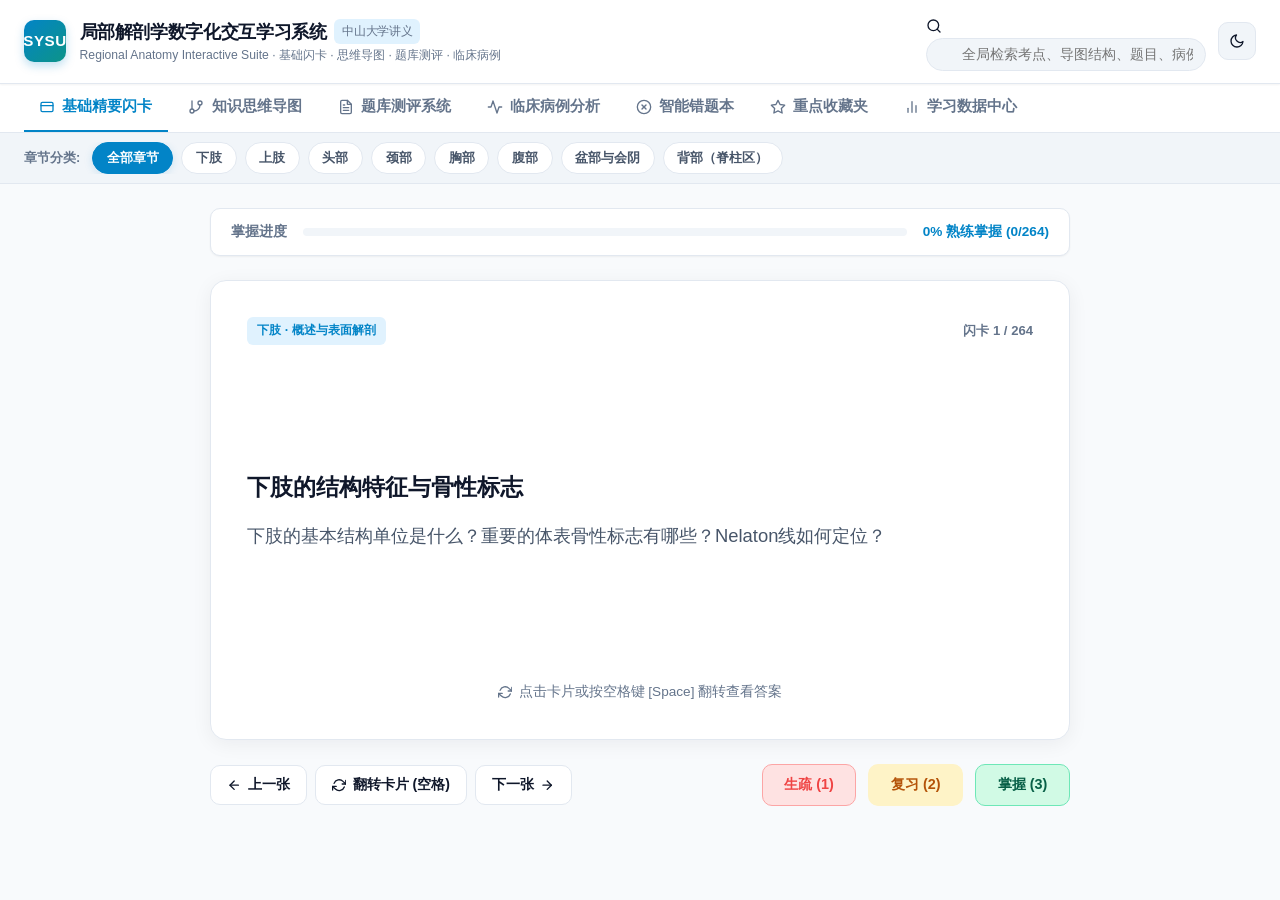
==== android/app/src/main/assets/index.html @ 953920ea "Feat: Complete Regional Anatomy App with 264 cards and APK workflow" ====
<!DOCTYPE html>
<html lang="zh-CN">
<head>
  <meta charset="UTF-8">
  <meta name="viewport" content="width=device-width, initial-scale=1.0, maximum-scale=1.0, user-scalable=no, viewport-fit=cover">
  <title>中山大学《局部解剖学》数字化交互学习系统</title>
  <meta name="theme-color" content="#2563eb">
  <meta name="apple-mobile-web-app-capable" content="yes">
  <meta name="apple-mobile-web-app-status-bar-style" content="black-translucent">
  <meta name="apple-mobile-web-app-title" content="局部解剖学">
  <link rel="manifest" href="manifest.json">
  <link rel="icon" type="image/png" sizes="192x192" href="icons/icon-192.png">
  <link rel="apple-touch-icon" href="icons/icon-192.png">
  <link rel="stylesheet" href="css/style.css">
</head>
<body>

  <!-- Topbar Header -->
  <header class="app-header">
    <div class="header-inner">
      <div class="logo-area">
        <div class="logo-badge">SYSU</div>
        <div class="logo-text">
          <h1>局部解剖学数字化交互学习系统 <span class="sub-tag">中山大学讲义</span></h1>
          <span>Regional Anatomy Interactive Suite · 基础闪卡 · 思维导图 · 题库测评 · 临床病例</span>
        </div>
      </div>

      <div class="header-controls">
        <div class="search-box">
          <span class="search-icon">
            <svg class="svg-icon icon-sm" viewBox="0 0 24 24"><circle cx="11" cy="11" r="8"></circle><line x1="21" y1="21" x2="16.65" y2="16.65"></line></svg>
          </span>
          <input type="text" id="globalSearchInput" placeholder="全局检索考点、导图结构、题目、病例或名词...">
        </div>
        <button class="btn-icon" id="themeToggleBtn" title="切换深色/浅色模式">
          <svg class="svg-icon icon-sm" viewBox="0 0 24 24"><path d="M21 12.79A9 9 0 1 1 11.21 3 7 7 0 0 0 21 12.79z"></path></svg>
        </button>
      </div>
    </div>
  </header>

  <!-- Navigation Bar -->
  <nav class="sub-nav">
    <div class="nav-container">
      <div class="nav-tabs">
        <button class="nav-tab active" data-view="anki">
          <svg class="svg-icon icon-sm" viewBox="0 0 24 24"><rect x="3" y="5" width="18" height="14" rx="2"></rect><line x1="3" y1="10" x2="21" y2="10"></line></svg>
          <span>基础精要闪卡</span>
        </button>
        <button class="nav-tab" data-view="mindmap">
          <svg class="svg-icon icon-sm" viewBox="0 0 24 24"><line x1="6" y1="3" x2="6" y2="15"></line><circle cx="18" cy="6" r="3"></circle><circle cx="6" cy="18" r="3"></circle><path d="M18 9a9 9 0 0 1-9 9"></path></svg>
          <span>知识思维导图</span>
        </button>
        <button class="nav-tab" data-view="quiz">
          <svg class="svg-icon icon-sm" viewBox="0 0 24 24"><path d="M14 2H6a2 2 0 0 0-2 2v16a2 2 0 0 0 2 2h12a2 2 0 0 0 2-2V8z"></path><polyline points="14 2 14 8 20 8"></polyline><line x1="16" y1="13" x2="8" y2="13"></line><line x1="16" y1="17" x2="8" y2="17"></line><polyline points="10 9 9 9 8 9"></polyline></svg>
          <span>题库测评系统</span>
        </button>
        <button class="nav-tab" data-view="cases">
          <svg class="svg-icon icon-sm" viewBox="0 0 24 24"><path d="M22 12h-4l-3 9L9 3l-3 9H2"></path></svg>
          <span>临床病例分析</span>
        </button>
        <button class="nav-tab" data-view="errors">
          <svg class="svg-icon icon-sm" viewBox="0 0 24 24"><circle cx="12" cy="12" r="10"></circle><line x1="15" y1="9" x2="9" y2="15"></line><line x1="9" y1="9" x2="15" y2="15"></line></svg>
          <span>智能错题本</span>
          <span class="tab-badge" id="badgeErrorCount" style="display:none;">0</span>
        </button>
        <button class="nav-tab" data-view="favorites">
          <svg class="svg-icon icon-sm" viewBox="0 0 24 24"><polygon points="12 2 15.09 8.26 22 9.27 17 14.14 18.18 21.02 12 17.77 5.82 21.02 7 14.14 2 9.27 8.91 8.26 12 2"></polygon></svg>
          <span>重点收藏夹</span>
          <span class="tab-badge gold" id="badgeStarredCount" style="display:none;">0</span>
        </button>
        <button class="nav-tab" data-view="stats">
          <svg class="svg-icon icon-sm" viewBox="0 0 24 24"><line x1="18" y1="20" x2="18" y2="10"></line><line x1="12" y1="20" x2="12" y2="4"></line><line x1="6" y1="20" x2="6" y2="14"></line></svg>
          <span>学习数据中心</span>
        </button>
      </div>
    </div>
  </nav>

  <!-- Chapter Filter Bar -->
  <div class="chapter-bar">
    <div class="chapter-inner" id="chapterPillsContainer">
      <span class="ch-label">章节分类:</span>
      <button class="ch-pill active" data-ch="全部">全部章节</button>
      <button class="ch-pill" data-ch="下肢">下肢</button>
      <button class="ch-pill" data-ch="上肢">上肢</button>
      <button class="ch-pill" data-ch="头部">头部</button>
      <button class="ch-pill" data-ch="颈部">颈部</button>
      <button class="ch-pill" data-ch="胸部">胸部</button>
      <button class="ch-pill" data-ch="腹部">腹部</button>
      <button class="ch-pill" data-ch="盆部和会阴">盆部与会阴</button>
      <button class="ch-pill" data-ch="背部">背部（脊柱区）</button>
    </div>
  </div>

  <!-- Main View Sections -->
  <main class="main-content">

    <!-- VIEW 1: ANKI FLASHCARDS -->
    <section class="view-section active" id="view-anki">
      <div class="anki-container">
        <!-- Progress Bar -->
        <div class="anki-header">
          <div class="anki-progress-box">
            <span style="font-size:0.85rem; font-weight:700; color:var(--text-muted);">掌握进度</span>
            <div class="progress-track">
              <div class="progress-fill" id="ankiProgressFill" style="width:0%;"></div>
            </div>
            <span style="font-size:0.85rem; font-weight:700; color:var(--primary);" id="ankiProgressText">0%</span>
          </div>
        </div>

        <!-- 3D Flashcard Stage -->
        <div class="card-stage" id="ankiStage">
          <div class="flashcard" id="ankiFlashcard">
            <!-- Front Face -->
            <div class="card-face card-front">
              <div class="card-face-header">
                <span class="card-tag" id="ankiCardTag">章节考点</span>
                <span class="card-hint" id="ankiCardHint">卡片 1 / 264</span>
              </div>
              <div class="card-body">
                <h2 class="card-title" id="ankiCardTitle">考点名称</h2>
                <div class="card-prompt" id="ankiCardPrompt">记忆引导问题...</div>
              </div>
              <div class="card-flip-prompt">
                <svg class="svg-icon icon-xs" viewBox="0 0 24 24"><polyline points="23 4 23 10 17 10"></polyline><polyline points="1 20 1 14 7 14"></polyline><path d="M3.51 9a9 9 0 0 1 14.85-3.36L23 10M1 14l4.64 4.36A9 9 0 0 0 20.49 15"></path></svg>
                <span>点击卡片或按空格键 [Space] 翻转查看答案</span>
              </div>
            </div>

            <!-- Back Face -->
            <div class="card-face card-back">
              <div class="card-face-header">
                <span class="card-tag" style="background:var(--success-light); color:var(--success);">核心解剖解析</span>
                <span class="card-hint">再次点击翻回正面</span>
              </div>
              <div class="card-body">
                <div class="card-answer-text" id="ankiCardAnswer">标准解剖要点与毗邻结构...</div>
                <div class="card-clinical-box" id="ankiClinicalBox" style="display:none;">
                  <div style="display:flex; align-items:center; gap:0.4rem; margin-bottom:0.35rem;">
                    <svg class="svg-icon icon-xs" viewBox="0 0 24 24"><path d="M22 12h-4l-3 9L9 3l-3 9H2"></path></svg>
                    <b>临床应用与易混辨析：</b>
                  </div>
                  <span id="ankiClinicalText"></span>
                </div>
              </div>
            </div>
          </div>
        </div>

        <!-- Anki Navigation & Spaced Repetition Buttons -->
        <div class="anki-controls">
          <div class="anki-nav-btns">
            <button class="btn-nav" id="btnAnkiPrev" title="上一张 (←)">
              <svg class="svg-icon icon-xs" viewBox="0 0 24 24"><line x1="19" y1="12" x2="5" y2="12"></line><polyline points="12 19 5 12 12 5"></polyline></svg>
              上一张
            </button>
            <button class="btn-nav" id="btnAnkiFlip">
              <svg class="svg-icon icon-xs" viewBox="0 0 24 24"><polyline points="23 4 23 10 17 10"></polyline><polyline points="1 20 1 14 7 14"></polyline><path d="M3.51 9a9 9 0 0 1 14.85-3.36L23 10M1 14l4.64 4.36A9 9 0 0 0 20.49 15"></path></svg>
              翻转卡片 (空格)
            </button>
            <button class="btn-nav" id="btnAnkiNext" title="下一张 (→)">
              下一张
              <svg class="svg-icon icon-xs" viewBox="0 0 24 24"><line x1="5" y1="12" x2="19" y2="12"></line><polyline points="12 5 19 12 12 19"></polyline></svg>
            </button>
          </div>

          <div class="anki-rating-btns">
            <button class="btn-rate btn-again" id="btnRateAgain" title="快捷键: 1">
              <span>生疏 (1)</span>
            </button>
            <button class="btn-rate btn-good" id="btnRateGood" title="快捷键: 2">
              <span>复习 (2)</span>
            </button>
            <button class="btn-rate btn-easy" id="btnRateEasy" title="快捷键: 3">
              <span>掌握 (3)</span>
            </button>
          </div>
        </div>
      </div>
    </section>

    <!-- VIEW 2: MIND MAP -->
    <section class="view-section" id="view-mindmap">
      <div class="mindmap-layout">
        <!-- Tree View -->
        <div class="mindmap-tree-container">
          <div style="display:flex; justify-content:space-between; align-items:center; margin-bottom:1.25rem; padding-bottom:0.75rem; border-bottom:1px solid var(--border); flex-wrap:wrap; gap:0.5rem;">
            <div>
              <h2 style="font-size:1.15rem; font-weight:700; margin:0;">局部解剖学整体知识架构图谱</h2>
              <span style="font-size:0.82rem; color:var(--text-muted);">涵盖八大解剖分区 · 264张精要闪卡考点100%映射入网 · 支持点击展开折叠与双向考点联动</span>
            </div>
            <div style="display:flex; gap:0.5rem;">
              <button class="btn-nav" id="btnMmExpandAll">全部展开</button>
              <button class="btn-nav" id="btnMmCollapseAll">全部折叠</button>
            </div>
          </div>
          <div id="mindmapTree"></div>
        </div>

        <!-- Inspector Panel -->
        <div class="mindmap-inspector" id="inspectorPanel">
          <div class="inspector-header">
            <div class="card-tag" style="margin-bottom:0.5rem;">结构精析联动</div>
            <h3 class="inspector-title" id="inspectorTitle">点击左侧结构节点</h3>
          </div>
          <p class="inspector-desc" id="inspectorDesc">在思维导图中选择任意解剖区域、三角、裂孔、间隙或神经血管鞘，即可在此快速浏览其解剖组成、毗邻要点，并一键联动对应基础闪卡或题目测评。</p>
          <div class="inspector-actions" id="inspectorActions"></div>
        </div>
      </div>
    </section>

    <!-- VIEW 3: QUIZ & TESTING -->
    <section class="view-section" id="view-quiz">
      <!-- Quiz Toolbar Filter -->
      <div class="quiz-header-bar">
        <div class="filter-group">
          <span style="font-size:0.85rem; font-weight:700; color:var(--text-muted); margin-right:0.25rem;">题型:</span>
          <button class="filter-btn active" data-qtype="all">全部题型</button>
          <button class="filter-btn" data-qtype="A">A型题 (单选)</button>
          <button class="filter-btn" data-qtype="X">X型题 (多选)</button>
        </div>

        <div class="filter-group">
          <span style="font-size:0.85rem; font-weight:700; color:var(--text-muted); margin-right:0.25rem;">状态:</span>
          <button class="filter-btn active" data-qstatus="all">全部</button>
          <button class="filter-btn" data-qstatus="unanswered">未答</button>
          <button class="filter-btn" data-qstatus="wrong">做错</button>
          <button class="filter-btn" data-qstatus="correct">已正确</button>
          <button class="filter-btn" data-qstatus="starred">已收藏</button>
        </div>

        <div class="quiz-stats-badge" id="quizStatsBadge">加载题目中...</div>
      </div>

      <!-- Questions List Container -->
      <div class="questions-list" id="quizQuestionsList"></div>

      <!-- Pagination Controls -->
      <div class="pagination-bar" id="quizPaginationBar"></div>
    </section>

    <!-- VIEW 4: CLINICAL CASES -->
    <section class="view-section" id="view-cases">
      <div style="display:flex; align-items:center; justify-content:space-between; margin-bottom:1.25rem; flex-wrap:wrap; gap:1rem;">
        <div>
          <h2 style="font-size:1.35rem; font-weight:700;">临床病例综合分析 (Clinical Case Studies)</h2>
          <p style="font-size:0.85rem; color:var(--text-muted);">紧密围绕人卫第十版教材章末「临床病例分析」与中山医历年真题，点击展开权威解剖诊断、机制推演与临床要点提炼。</p>
        </div>
        <div class="quiz-stats-badge" id="casesStatsBadge">共 123 个病例</div>
      </div>

      <!-- Case Filter Toolbar -->
      <div style="display:flex; align-items:center; justify-content:space-between; gap:1rem; margin-bottom:1.5rem; flex-wrap:wrap; background:var(--bg-card); padding:0.75rem 1.25rem; border-radius:var(--radius-md); border:1px solid var(--border);">
        <div style="display:flex; align-items:center; gap:0.5rem; flex-wrap:wrap;">
          <span style="font-size:0.85rem; font-weight:700; color:var(--text-muted); margin-right:0.25rem;">病例题库类型：</span>
          <button class="filter-btn active" id="caseFilterAll" onclick="window.APP.setCaseFilter('all')">
            全部临床病例 (123)
          </button>
          <button class="filter-btn" id="caseFilter10th" onclick="window.APP.setCaseFilter('10th')" style="border-color:#38bdf8; color:#0284c7; font-weight:600;">
            <svg class="svg-icon" style="width:13px;height:13px;display:inline-block;vertical-align:-1px;margin-right:4px;" viewBox="0 0 24 24"><polygon points="12 2 15.09 8.26 22 9.27 17 14.14 18.18 21.02 12 17.77 5.82 21.02 7 14.14 2 9.27 8.91 8.26 12 2"></polygon></svg>
            人卫第十版教材考题 (97 · 考试命题源)
          </button>
          <button class="filter-btn" id="caseFilterStarred" onclick="window.APP.setCaseFilter('starred')">
            已收藏病例
          </button>
        </div>
        <div style="font-size:0.82rem; color:var(--text-muted);">
          提示：期末与阶段考重点考察「第十版教材考题」
        </div>
      </div>

      <div class="cases-grid" id="casesList"></div>
    </section>

    <!-- VIEW 5: ERROR BOOK -->
    <section class="view-section" id="view-errors">
      <div class="quiz-header-bar">
        <div>
          <h2 style="font-size:1.25rem; font-weight:700; color:var(--danger); display:flex; align-items:center; gap:0.5rem;">
            <svg class="svg-icon icon-sm" viewBox="0 0 24 24"><circle cx="12" cy="12" r="10"></circle><line x1="15" y1="9" x2="9" y2="15"></line><line x1="9" y1="9" x2="15" y2="15"></line></svg>
            <span>智能错题本</span>
          </h2>
          <span style="font-size:0.85rem; color:var(--text-muted);">自动收录所有做错的单选题与多选题，支持针对性攻克与逐题移出。</span>
        </div>
        <div style="display:flex; align-items:center; gap:1rem;">
          <div class="quiz-stats-badge" id="errorsStatsBadge">0 道错题</div>
          <button class="btn-nav" id="btnClearErrorsBtn" style="color:var(--danger);">清空错题本</button>
        </div>
      </div>

      <div class="questions-list" id="errorsQuestionsList"></div>
    </section>

    <!-- VIEW 6: FAVORITES -->
    <section class="view-section" id="view-favorites">
      <div class="quiz-header-bar">
        <div>
          <h2 style="font-size:1.25rem; font-weight:700; color:var(--warning); display:flex; align-items:center; gap:0.5rem;">
            <svg class="svg-icon icon-sm" viewBox="0 0 24 24"><polygon points="12 2 15.09 8.26 22 9.27 17 14.14 18.18 21.02 12 17.77 5.82 21.02 7 14.14 2 9.27 8.91 8.26 12 2"></polygon></svg>
            <span>重点题目收藏夹</span>
          </h2>
          <span style="font-size:0.85rem; color:var(--text-muted);">集中复习标记为星标的重要考点题目与经典综合题。</span>
        </div>
        <div class="quiz-stats-badge" id="favsStatsBadge">0 道收藏</div>
      </div>

      <div class="questions-list" id="favoritesQuestionsList"></div>
    </section>

    <!-- VIEW 7: STATS & DASHBOARD -->
    <section class="view-section" id="view-stats">
      <h2 style="font-size:1.35rem; font-weight:700; margin-bottom:1.25rem;">学习数据与档案管理</h2>

      <div class="dash-grid">
        <div class="stat-card">
          <div class="stat-icon icon-blue">
            <svg class="svg-icon icon-md" viewBox="0 0 24 24"><path d="M14 2H6a2 2 0 0 0-2 2v16a2 2 0 0 0 2 2h12a2 2 0 0 0 2-2V8z"></path><polyline points="14 2 14 8 20 8"></polyline><line x1="16" y1="13" x2="8" y2="13"></line><line x1="16" y1="17" x2="8" y2="17"></line></svg>
          </div>
          <div class="stat-info">
            <h4 id="statDoneCount">0</h4>
            <p>已测评题目数</p>
          </div>
        </div>

        <div class="stat-card">
          <div class="stat-icon icon-green">
            <svg class="svg-icon icon-md" viewBox="0 0 24 24"><circle cx="12" cy="12" r="10"></circle><polyline points="12 6 12 12 16 14"></polyline></svg>
          </div>
          <div class="stat-info">
            <h4 id="statAccuracy">0%</h4>
            <p>整体答题正确率</p>
          </div>
        </div>

        <div class="stat-card">
          <div class="stat-icon icon-gold">
            <svg class="svg-icon icon-md" viewBox="0 0 24 24"><rect x="3" y="5" width="18" height="14" rx="2"></rect><line x1="3" y1="10" x2="21" y2="10"></line></svg>
          </div>
          <div class="stat-info">
            <h4 id="statMasteredCards">0 / 264</h4>
            <p>熟练掌握核心考点</p>
          </div>
        </div>

        <div class="stat-card">
          <div class="stat-icon icon-red">
            <svg class="svg-icon icon-md" viewBox="0 0 24 24"><circle cx="12" cy="12" r="10"></circle><line x1="15" y1="9" x2="9" y2="15"></line><line x1="9" y1="9" x2="15" y2="15"></line></svg>
          </div>
          <div class="stat-info">
            <h4 id="statErrorCount">0</h4>
            <p>当前错题总数</p>
          </div>
        </div>

        <div class="stat-card">
          <div class="stat-icon icon-gold">
            <svg class="svg-icon icon-md" viewBox="0 0 24 24"><polygon points="12 2 15.09 8.26 22 9.27 17 14.14 18.18 21.02 12 17.77 5.82 21.02 7 14.14 2 9.27 8.91 8.26 12 2"></polygon></svg>
          </div>
          <div class="stat-info">
            <h4 id="statFavCount">0</h4>
            <p>重点收藏题目</p>
          </div>
        </div>
      </div>

      <div class="q-card" style="margin-top:1.5rem;">
        <h3 style="font-size:1.15rem; font-weight:700; margin-bottom:0.75rem; display:flex; align-items:center; gap:0.5rem;">
          <svg class="svg-icon icon-sm" viewBox="0 0 24 24"><path d="M19 21H5a2 2 0 0 1-2-2V5a2 2 0 0 1 2-2h11l5 5v11a2 2 0 0 1-2 2z"></path><polyline points="17 21 17 13 7 13 7 21"></polyline><polyline points="7 3 7 8 15 8"></polyline></svg>
          学习档案与数据备份
        </h3>
        <p style="font-size:0.9rem; color:var(--text-muted); line-height:1.6; margin-bottom:1.25rem;">
          你的所有测评进度、错题记录、收藏题目和考点掌握情况均实时保存在当前环境的本地存储（LocalStorage）中。若更换设备或重装系统，可在此一键备份与恢复数据。
        </p>

        <div class="backup-actions">
          <button class="btn-nav" id="btnExportData" style="background:var(--primary); color:#fff; border-color:var(--primary);">
            <svg class="svg-icon icon-xs" viewBox="0 0 24 24"><path d="M21 15v4a2 2 0 0 1-2 2H5a2 2 0 0 1-2-2v-4"></path><polyline points="7 10 12 15 17 10"></polyline><line x1="12" y1="15" x2="12" y2="3"></line></svg>
            导出学习档案 (JSON)
          </button>
          <button class="btn-nav" id="btnImportData">
            <svg class="svg-icon icon-xs" viewBox="0 0 24 24"><path d="M21 15v4a2 2 0 0 1-2 2H5a2 2 0 0 1-2-2v-4"></path><polyline points="17 8 12 3 7 8"></polyline><line x1="12" y1="3" x2="12" y2="15"></line></svg>
            导入学习档案 (JSON)
          </button>
          <input type="file" id="fileImportInput" accept=".json" style="display:none;">
          <button class="btn-nav" id="btnResetData" style="color:var(--danger); border-color:var(--danger-border); margin-left:auto;">
            <svg class="svg-icon icon-xs" viewBox="0 0 24 24"><polyline points="3 6 5 6 21 6"></polyline><path d="M19 6v14a2 2 0 0 1-2 2H7a2 2 0 0 1-2-2V6m3 0V4a2 2 0 0 1 2-2h4a2 2 0 0 1 2 2v2"></path></svg>
            重置所有学习记录
          </button>
        </div>
      </div>
    </section>

  </main>

  <!-- Knowledge Preview Modal (Linked from questions & mindmap) -->
  <div class="modal-overlay" id="knowledgeModal">
    <div class="modal-box">
      <div class="modal-header">
        <h3 id="modalKnowledgeTitle">考点知识解析</h3>
        <button class="modal-close" id="modalCloseBtn">✕</button>
      </div>
      <div class="modal-body" id="modalKnowledgeBody"></div>
      <div style="padding:1rem 1.5rem; border-top:1px solid var(--border); display:flex; justify-content:flex-end; gap:0.75rem; background:var(--bg-subtle);">
        <button class="btn-nav" onclick="document.getElementById('modalCloseBtn').click()">关闭</button>
        <button class="btn-nav" id="modalGoAnkiBtn" style="background:var(--primary); color:#fff; border-color:var(--primary);">
          <svg class="svg-icon icon-xs" viewBox="0 0 24 24"><line x1="5" y1="12" x2="19" y2="12"></line><polyline points="12 5 19 12 12 19"></polyline></svg>
          前往闪卡背诵此考点
        </button>
      </div>
    </div>
  </div>

  <!-- Data and Application Scripts (Offline Safe, Zero External Network Required) -->
  <script src="data/knowledge.js"></script>
  <script src="data/mindmap.js"></script>
  <script src="data/questions.js"></script>
  <script src="data/cases.js"></script>
  <script src="js/app.js"></script>

  <!-- PWA Service Worker Registration -->
  <script>
    if ('serviceWorker' in navigator && (window.location.protocol === 'http:' || window.location.protocol === 'https:')) {
      window.addEventListener('load', () => {
        navigator.serviceWorker.register('./sw.js')
          .then(reg => console.log('[PWA] Service Worker registered:', reg.scope))
          .catch(err => console.log('[PWA] Service Worker registration failed:', err));
      });
    }
  </script>
</body>
</html>
---- android/app/src/main/assets/css/style.css ----
/* =========================================================
   中山大学《局部解剖学》数字化学习系统 - Modern Medical UI CSS
   Clean, Lightweight, Zero-Jank, Fully Responsive, Professional SVG Icons
   ========================================================= */

:root {
  --primary: #0284c7;
  --primary-hover: #0369a1;
  --primary-light: #e0f2fe;
  --primary-glow: rgba(2, 132, 199, 0.15);
  
  --teal: #0d9488;
  --teal-light: #ccfbf1;
  
  --success: #10b981;
  --success-light: #d1fae5;
  --success-border: #6ee7b7;
  
  --danger: #ef4444;
  --danger-light: #fee2e2;
  --danger-border: #fca5a5;
  
  --warning: #f59e0b;
  --warning-light: #fef3c7;
  
  --bg-main: #f8fafc;
  --bg-card: #ffffff;
  --bg-subtle: #f1f5f9;
  --border: #e2e8f0;
  --border-light: #f1f5f9;
  
  --text-main: #0f172a;
  --text-muted: #64748b;
  --text-sub: #475569;
  
  --shadow-sm: 0 1px 2px 0 rgba(0, 0, 0, 0.05);
  --shadow-md: 0 4px 6px -1px rgba(0, 0, 0, 0.08), 0 2px 4px -2px rgba(0, 0, 0, 0.05);
  --shadow-lg: 0 10px 15px -3px rgba(0, 0, 0, 0.08), 0 4px 6px -4px rgba(0, 0, 0, 0.04);
  --shadow-card: 0 4px 20px rgba(15, 23, 42, 0.06);
  
  --radius-sm: 6px;
  --radius-md: 10px;
  --radius-lg: 16px;
  --radius-full: 9999px;
  
  --transition: all 0.2s cubic-bezier(0.4, 0, 0.2, 1);
}

[data-theme="dark"] {
  --bg-main: #0b0f19;
  --bg-card: #151d2f;
  --bg-subtle: #1e293b;
  --border: #2a374f;
  --border-light: #1e293b;
  
  --text-main: #f8fafc;
  --text-muted: #94a3b8;
  --text-sub: #cbd5e1;
  
  --primary: #38bdf8;
  --primary-hover: #0284c7;
  --primary-light: rgba(56, 189, 248, 0.15);
  
  --success: #34d399;
  --success-light: rgba(52, 211, 153, 0.15);
  --success-border: rgba(52, 211, 153, 0.3);
  
  --danger: #f87171;
  --danger-light: rgba(248, 113, 113, 0.15);
  --danger-border: rgba(248, 113, 113, 0.3);
  
  --shadow-card: 0 4px 20px rgba(0, 0, 0, 0.3);
}

* {
  box-sizing: border-box;
  margin: 0;
  padding: 0;
  -webkit-font-smoothing: antialiased;
}

body {
  font-family: -apple-system, BlinkMacSystemFont, "Segoe UI", Roboto, "Helvetica Neue", "PingFang SC", "Hiragino Sans GB", "Microsoft YaHei", sans-serif;
  background-color: var(--bg-main);
  color: var(--text-main);
  line-height: 1.6;
  min-height: 100vh;
  display: flex;
  flex-direction: column;
}

/* ================= SVG Icon Utilities ================= */
.svg-icon {
  width: 1.15rem;
  height: 1.15rem;
  stroke-width: 2;
  stroke: currentColor;
  fill: none;
  stroke-linecap: round;
  stroke-linejoin: round;
  display: inline-block;
  vertical-align: middle;
  flex-shrink: 0;
}

.icon-xs { width: 0.9rem; height: 0.9rem; stroke-width: 2.2; }
.icon-sm { width: 1rem; height: 1rem; }
.icon-md { width: 1.25rem; height: 1.25rem; }
.icon-lg { width: 1.75rem; height: 1.75rem; }

/* ================= Topbar Header ================= */
.app-header {
  background: var(--bg-card);
  border-bottom: 1px solid var(--border);
  position: sticky;
  top: 0;
  z-index: 50;
  backdrop-filter: blur(12px);
  box-shadow: var(--shadow-sm);
}

.header-inner {
  max-width: 1400px;
  margin: 0 auto;
  padding: 0.75rem 1.5rem;
  display: flex;
  align-items: center;
  justify-content: space-between;
  gap: 1rem;
}

.logo-area {
  display: flex;
  align-items: center;
  gap: 0.85rem;
  text-decoration: none;
  color: inherit;
}

.logo-badge {
  background: linear-gradient(135deg, var(--primary), var(--teal));
  color: #fff;
  font-weight: 800;
  font-size: 0.95rem;
  letter-spacing: 0.5px;
  width: 42px;
  height: 42px;
  border-radius: var(--radius-md);
  display: flex;
  align-items: center;
  justify-content: center;
  box-shadow: 0 4px 10px rgba(2, 132, 199, 0.25);
}

.logo-text h1 {
  font-size: 1.15rem;
  font-weight: 700;
  letter-spacing: -0.02em;
  display: flex;
  align-items: center;
  gap: 0.5rem;
}

.logo-text span {
  font-size: 0.76rem;
  color: var(--text-muted);
  font-weight: 500;
  display: block;
}

.sub-tag {
  background: var(--primary-light);
  color: var(--primary);
  font-size: 0.72rem;
  font-weight: 700;
  padding: 0.15rem 0.5rem;
  border-radius: var(--radius-sm);
}

.header-controls {
  display: flex;
  align-items: center;
  gap: 0.75rem;
}

.search-box {
  position: relative;
  width: 280px;
}

.search-box input {
  width: 100%;
  padding: 0.5rem 0.75rem 0.5rem 2.2rem;
  border-radius: var(--radius-full);
  border: 1px solid var(--border);
  background: var(--bg-subtle);
  color: var(--text-main);
  font-size: 0.85rem;
  outline: none;
  transition: var(--transition);
}

.search-box input:focus {
  border-color: var(--primary);
  background: var(--bg-card);
  box-shadow: 0 0 0 3px var(--primary-glow);
}

.search-icon-wrap {
  position: absolute;
  left: 0.75rem;
  top: 50%;
  transform: translateY(-50%);
  color: var(--text-muted);
  pointer-events: none;
  display: flex;
  align-items: center;
}

.btn-icon {
  background: var(--bg-subtle);
  border: 1px solid var(--border);
  color: var(--text-main);
  width: 38px;
  height: 38px;
  border-radius: var(--radius-md);
  display: flex;
  align-items: center;
  justify-content: center;
  cursor: pointer;
  transition: var(--transition);
}

.btn-icon:hover {
  background: var(--primary-light);
  color: var(--primary);
  border-color: var(--primary);
}

/* ================= Nav Navigation Bar ================= */
.sub-nav {
  background: var(--bg-card);
  border-bottom: 1px solid var(--border);
  padding: 0 1.5rem;
}

.nav-container {
  max-width: 1400px;
  margin: 0 auto;
  display: flex;
  align-items: center;
  justify-content: space-between;
  overflow-x: auto;
  scrollbar-width: none;
}

.nav-container::-webkit-scrollbar {
  display: none;
}

.nav-tabs {
  display: flex;
  gap: 0.35rem;
}

.nav-tab {
  display: flex;
  align-items: center;
  gap: 0.45rem;
  padding: 0.85rem 0.95rem;
  font-size: 0.92rem;
  font-weight: 600;
  color: var(--text-muted);
  border: none;
  background: transparent;
  cursor: pointer;
  border-bottom: 2px solid transparent;
  white-space: nowrap;
  transition: var(--transition);
}

.nav-tab:hover {
  color: var(--text-main);
}

.nav-tab.active {
  color: var(--primary);
  border-bottom-color: var(--primary);
}

.tab-badge {
  background: var(--danger);
  color: #fff;
  font-size: 0.72rem;
  font-weight: 700;
  padding: 0.1rem 0.4rem;
  border-radius: var(--radius-full);
}

.tab-badge.gold {
  background: var(--warning);
}

/* Chapter filter pills */
.chapter-bar {
  background: var(--bg-subtle);
  border-bottom: 1px solid var(--border);
  padding: 0.6rem 1.5rem;
}

.chapter-inner {
  max-width: 1400px;
  margin: 0 auto;
  display: flex;
  align-items: center;
  gap: 0.5rem;
  overflow-x: auto;
  scrollbar-width: none;
}

.chapter-inner::-webkit-scrollbar {
  display: none;
}

.ch-label {
  font-size: 0.8rem;
  font-weight: 700;
  color: var(--text-muted);
  text-transform: uppercase;
  margin-right: 0.25rem;
  white-space: nowrap;
}

.ch-pill {
  padding: 0.35rem 0.85rem;
  border-radius: var(--radius-full);
  background: var(--bg-card);
  border: 1px solid var(--border);
  color: var(--text-sub);
  font-size: 0.82rem;
  font-weight: 600;
  cursor: pointer;
  white-space: nowrap;
  transition: var(--transition);
}

.ch-pill:hover {
  border-color: var(--primary);
  color: var(--primary);
}

.ch-pill.active {
  background: var(--primary);
  color: #fff;
  border-color: var(--primary);
  box-shadow: 0 2px 8px var(--primary-glow);
}

/* ================= Main Container ================= */
.main-content {
  max-width: 1400px;
  width: 100%;
  margin: 0 auto;
  padding: 1.5rem;
  flex: 1;
}

.view-section {
  display: none;
}

.view-section.active {
  display: block;
  animation: fadeIn 0.22s ease-out;
}

@keyframes fadeIn {
  from { opacity: 0; transform: translateY(6px); }
  to { opacity: 1; transform: translateY(0); }
}

/* ================= Anki Flashcards UI ================= */
.anki-container {
  display: flex;
  flex-direction: column;
  align-items: center;
  gap: 1.5rem;
  max-width: 860px;
  margin: 0 auto;
}

.anki-header {
  width: 100%;
  display: flex;
  align-items: center;
  justify-content: space-between;
  background: var(--bg-card);
  padding: 0.75rem 1.25rem;
  border-radius: var(--radius-md);
  border: 1px solid var(--border);
  box-shadow: var(--shadow-sm);
}

.anki-progress-box {
  display: flex;
  align-items: center;
  gap: 1rem;
  flex: 1;
}

.progress-track {
  flex: 1;
  height: 8px;
  background: var(--bg-subtle);
  border-radius: var(--radius-full);
  overflow: hidden;
}

.progress-fill {
  height: 100%;
  background: linear-gradient(90deg, var(--primary), var(--teal));
  border-radius: var(--radius-full);
  transition: width 0.3s ease;
}

.card-stage {
  perspective: 1200px;
  width: 100%;
  min-height: 460px;
}

.flashcard {
  width: 100%;
  min-height: 460px;
  position: relative;
  transform-style: preserve-3d;
  transition: transform 0.45s cubic-bezier(0.4, 0, 0.2, 1);
  cursor: pointer;
}

.flashcard.is-flipped {
  transform: rotateY(180deg);
}

.card-face {
  position: absolute;
  width: 100%;
  height: 100%;
  backface-visibility: hidden;
  -webkit-backface-visibility: hidden;
  border-radius: var(--radius-lg);
  background: var(--bg-card);
  border: 1px solid var(--border);
  box-shadow: var(--shadow-card);
  padding: 2.25rem;
  display: flex;
  flex-direction: column;
  overflow-y: auto;
}

.card-back {
  transform: rotateY(180deg);
  border-top: 4px solid var(--primary);
}

.card-face-header {
  display: flex;
  align-items: center;
  justify-content: space-between;
  margin-bottom: 1.25rem;
}

.card-tag {
  background: var(--primary-light);
  color: var(--primary);
  font-size: 0.78rem;
  font-weight: 700;
  padding: 0.25rem 0.65rem;
  border-radius: var(--radius-sm);
}

.card-hint {
  font-size: 0.82rem;
  color: var(--text-muted);
  font-weight: 600;
}

.card-body {
  flex: 1;
  display: flex;
  flex-direction: column;
  justify-content: center;
}

.card-title {
  font-size: 1.45rem;
  font-weight: 700;
  color: var(--text-main);
  margin-bottom: 1rem;
  line-height: 1.4;
}

.card-prompt {
  font-size: 1.15rem;
  color: var(--text-sub);
  line-height: 1.7;
}

.card-back .card-body {
  justify-content: flex-start;
}

.card-answer-text {
  font-size: 1.02rem;
  line-height: 1.8;
  color: var(--text-main);
  white-space: pre-wrap;
}

.card-clinical-box {
  margin-top: 1.5rem;
  padding: 1rem 1.25rem;
  background: var(--warning-light);
  border-left: 4px solid var(--warning);
  border-radius: var(--radius-sm);
  color: #78350f;
  font-size: 0.9rem;
}

[data-theme="dark"] .card-clinical-box {
  background: rgba(245, 158, 11, 0.12);
  color: #fde68a;
}

.card-flip-prompt {
  margin-top: 1.5rem;
  text-align: center;
  font-size: 0.85rem;
  color: var(--text-muted);
  display: flex;
  align-items: center;
  justify-content: center;
  gap: 0.4rem;
}

/* Anki Action Controls */
.anki-controls {
  width: 100%;
  display: flex;
  align-items: center;
  justify-content: space-between;
  gap: 1rem;
}

.anki-rating-btns {
  display: flex;
  gap: 0.75rem;
}

.btn-rate {
  padding: 0.65rem 1.35rem;
  border-radius: var(--radius-md);
  font-size: 0.9rem;
  font-weight: 600;
  border: 1px solid transparent;
  cursor: pointer;
  transition: var(--transition);
  display: flex;
  align-items: center;
  gap: 0.45rem;
}

.btn-again {
  background: var(--danger-light);
  color: var(--danger);
  border-color: var(--danger-border);
}
.btn-again:hover {
  background: var(--danger);
  color: #fff;
}

.btn-good {
  background: var(--warning-light);
  color: #b45309;
}
.btn-good:hover {
  background: var(--warning);
  color: #fff;
}

.btn-easy {
  background: var(--success-light);
  color: #065f46;
  border-color: var(--success-border);
}
.btn-easy:hover {
  background: var(--success);
  color: #fff;
}

.anki-nav-btns {
  display: flex;
  gap: 0.5rem;
}

.btn-nav {
  padding: 0.6rem 1rem;
  border-radius: var(--radius-md);
  background: var(--bg-card);
  border: 1px solid var(--border);
  color: var(--text-main);
  font-size: 0.88rem;
  font-weight: 600;
  cursor: pointer;
  transition: var(--transition);
  display: inline-flex;
  align-items: center;
  gap: 0.4rem;
}

.btn-nav:hover {
  background: var(--bg-subtle);
  border-color: var(--primary);
  color: var(--primary);
}

/* ================= Mind Map UI ================= */
.mindmap-toolbar {
  background: var(--bg-card);
  border: 1px solid var(--border);
  border-radius: var(--radius-md);
  padding: 0.85rem 1.25rem;
  margin-bottom: 1.5rem;
  display: flex;
  align-items: center;
  justify-content: space-between;
  flex-wrap: wrap;
  gap: 1rem;
}

.mindmap-layout {
  display: grid;
  grid-template-columns: 1fr 380px;
  gap: 1.5rem;
  align-items: start;
}

@media (max-width: 1024px) {
  .mindmap-layout {
    grid-template-columns: 1fr;
  }
}

.mindmap-tree-container {
  background: var(--bg-card);
  border: 1px solid var(--border);
  border-radius: var(--radius-lg);
  padding: 1.75rem;
  box-shadow: var(--shadow-sm);
  min-height: 600px;
  overflow-x: auto;
}

.mm-node {
  margin: 0.4rem 0;
  position: relative;
}

.mm-node-row {
  display: inline-flex;
  align-items: center;
  gap: 0.5rem;
  padding: 0.45rem 0.85rem;
  border-radius: var(--radius-md);
  background: var(--bg-subtle);
  border: 1px solid var(--border);
  cursor: pointer;
  transition: var(--transition);
  user-select: none;
}

.mm-node-row:hover {
  border-color: var(--primary);
  background: var(--primary-light);
}

.mm-node.active > .mm-node-row {
  border-color: var(--primary);
  background: var(--primary-light);
  box-shadow: 0 0 0 2px var(--primary-glow);
}

.mm-toggle-btn {
  background: transparent;
  border: none;
  width: 20px;
  height: 20px;
  display: flex;
  align-items: center;
  justify-content: center;
  color: var(--text-muted);
  cursor: pointer;
  transition: transform 0.2s ease;
}

.mm-toggle-btn.expanded {
  transform: rotate(90deg);
}

.mm-node-label {
  font-size: 0.92rem;
  font-weight: 600;
  color: var(--text-main);
}

.mm-badge {
  font-size: 0.72rem;
  padding: 0.1rem 0.45rem;
  border-radius: var(--radius-full);
  background: var(--bg-card);
  color: var(--text-muted);
  border: 1px solid var(--border);
}

.mm-children {
  margin-left: 1.75rem;
  padding-left: 0.75rem;
  border-left: 2px dashed var(--border);
  display: none;
}

.mm-children.open {
  display: block;
  animation: fadeIn 0.2s ease;
}

/* Level styling */
.level-0 > .mm-node-row {
  background: linear-gradient(135deg, var(--primary), var(--teal));
  color: #fff;
  border: none;
  padding: 0.6rem 1.1rem;
}
.level-0 > .mm-node-row .mm-node-label {
  color: #fff;
  font-size: 1.05rem;
}
.level-0 > .mm-node-row .mm-toggle-btn {
  color: #fff;
}

.level-1 > .mm-node-row {
  border-left: 3px solid var(--primary);
  font-weight: 700;
}

.level-2 > .mm-node-row {
  border-left: 3px solid var(--teal);
}

/* Node Inspector Panel */
.mindmap-inspector {
  background: var(--bg-card);
  border: 1px solid var(--border);
  border-radius: var(--radius-lg);
  padding: 1.5rem;
  box-shadow: var(--shadow-sm);
  position: sticky;
  top: 5.5rem;
}

.inspector-header {
  border-bottom: 1px solid var(--border);
  padding-bottom: 1rem;
  margin-bottom: 1.25rem;
}

.inspector-title {
  font-size: 1.25rem;
  font-weight: 700;
  color: var(--text-main);
  margin-bottom: 0.35rem;
}

.inspector-desc {
  font-size: 0.95rem;
  line-height: 1.75;
  color: var(--text-sub);
  margin-bottom: 1.5rem;
}

.inspector-actions {
  display: flex;
  flex-direction: column;
  gap: 0.65rem;
}

/* ================= Questions Quiz Mode UI ================= */
.quiz-header-bar {
  background: var(--bg-card);
  border: 1px solid var(--border);
  border-radius: var(--radius-md);
  padding: 1rem 1.25rem;
  margin-bottom: 1.5rem;
  display: flex;
  align-items: center;
  justify-content: space-between;
  flex-wrap: wrap;
  gap: 1rem;
}

.filter-group {
  display: flex;
  align-items: center;
  gap: 0.5rem;
  flex-wrap: wrap;
}

.filter-btn {
  padding: 0.35rem 0.8rem;
  border-radius: var(--radius-full);
  background: var(--bg-subtle);
  border: 1px solid var(--border);
  color: var(--text-sub);
  font-size: 0.82rem;
  font-weight: 600;
  cursor: pointer;
  transition: var(--transition);
}

.filter-btn:hover {
  color: var(--primary);
  border-color: var(--primary);
}

.filter-btn.active {
  background: var(--primary);
  color: #fff;
  border-color: var(--primary);
}

.quiz-stats-badge {
  font-size: 0.88rem;
  font-weight: 600;
  color: var(--text-muted);
}

.quiz-stats-badge b {
  color: var(--primary);
}

/* Question List & Card */
.questions-list {
  display: flex;
  flex-direction: column;
  gap: 1.5rem;
}

.q-card {
  background: var(--bg-card);
  border: 1px solid var(--border);
  border-radius: var(--radius-lg);
  box-shadow: var(--shadow-sm);
  padding: 1.5rem 1.75rem;
  transition: var(--transition);
  position: relative;
}

.q-card:hover {
  box-shadow: var(--shadow-md);
  border-color: #cbd5e1;
}

[data-theme="dark"] .q-card:hover {
  border-color: #3b4c68;
}

.q-header {
  display: flex;
  align-items: center;
  justify-content: space-between;
  margin-bottom: 1rem;
}

.q-meta {
  display: flex;
  align-items: center;
  gap: 0.5rem;
  flex-wrap: wrap;
}

.q-badge {
  font-size: 0.75rem;
  font-weight: 700;
  padding: 0.2rem 0.55rem;
  border-radius: var(--radius-sm);
}

.badge-a {
  background: var(--primary-light);
  color: var(--primary);
}

.badge-x {
  background: #ede9fe;
  color: #7c3aed;
}

[data-theme="dark"] .badge-x {
  background: rgba(124, 58, 237, 0.2);
  color: #c4b5fd;
}

.badge-chapter {
  background: var(--bg-subtle);
  color: var(--text-muted);
  border: 1px solid var(--border);
}

.q-actions {
  display: flex;
  align-items: center;
  gap: 0.5rem;
}

.star-btn {
  background: transparent;
  border: none;
  color: var(--text-muted);
  cursor: pointer;
  transition: var(--transition);
  display: flex;
  align-items: center;
  justify-content: center;
  padding: 0.35rem;
  border-radius: var(--radius-sm);
}

.star-btn:hover {
  background: var(--bg-subtle);
  color: var(--warning);
}

.star-btn.active {
  color: var(--warning);
  fill: var(--warning);
}

.q-stem {
  font-size: 1.05rem;
  font-weight: 600;
  color: var(--text-main);
  line-height: 1.6;
  margin-bottom: 1.25rem;
}

/* Options Grid */
.options-grid {
  display: flex;
  flex-direction: column;
  gap: 0.65rem;
  margin-bottom: 1.25rem;
}

.option-btn {
  display: flex;
  align-items: flex-start;
  gap: 0.75rem;
  padding: 0.75rem 1rem;
  border-radius: var(--radius-md);
  background: var(--bg-subtle);
  border: 1px solid var(--border);
  color: var(--text-main);
  font-size: 0.95rem;
  text-align: left;
  cursor: pointer;
  transition: var(--transition);
  position: relative;
}

.option-btn:hover {
  background: var(--primary-light);
  border-color: var(--primary);
}

.opt-key {
  font-weight: 700;
  background: var(--bg-card);
  border: 1px solid var(--border);
  width: 26px;
  height: 26px;
  border-radius: var(--radius-sm);
  display: flex;
  align-items: center;
  justify-content: center;
  flex-shrink: 0;
  font-size: 0.85rem;
}

.opt-text {
  flex: 1;
  line-height: 1.5;
}

/* Option states */
.option-btn.selected {
  border-color: var(--primary);
  background: var(--primary-light);
}

.option-btn.correct {
  background: var(--success-light) !important;
  border-color: var(--success) !important;
  color: #065f46;
}

[data-theme="dark"] .option-btn.correct {
  color: #6ee7b7;
}

.option-btn.correct .opt-key {
  background: var(--success);
  color: #fff;
  border-color: var(--success);
}

.option-btn.wrong {
  background: var(--danger-light) !important;
  border-color: var(--danger) !important;
  color: #991b1b;
}

[data-theme="dark"] .option-btn.wrong {
  color: #fca5a5;
}

.option-btn.wrong .opt-key {
  background: var(--danger);
  color: #fff;
  border-color: var(--danger);
}

/* X-type submit button */
.x-submit-bar {
  display: flex;
  justify-content: flex-end;
  margin-bottom: 1rem;
}

.btn-submit-x {
  background: var(--primary);
  color: #fff;
  border: none;
  padding: 0.6rem 1.4rem;
  border-radius: var(--radius-md);
  font-size: 0.9rem;
  font-weight: 600;
  cursor: pointer;
  transition: var(--transition);
}

.btn-submit-x:hover {
  background: var(--primary-hover);
}

/* Explanation Box */
.q-explanation {
  background: var(--bg-subtle);
  border: 1px solid var(--border);
  border-radius: var(--radius-md);
  padding: 1rem 1.25rem;
  margin-top: 1rem;
  animation: fadeIn 0.2s ease;
}

.exp-header {
  display: flex;
  align-items: center;
  justify-content: space-between;
  margin-bottom: 0.5rem;
}

.exp-ans {
  font-size: 0.95rem;
  font-weight: 700;
}

.exp-ans.text-success { color: var(--success); }
.exp-ans.text-danger { color: var(--danger); }

.exp-body {
  font-size: 0.9rem;
  color: var(--text-sub);
  line-height: 1.6;
  white-space: pre-wrap;
}

/* Knowledge point Linkage badge */
.knowledge-links {
  display: flex;
  align-items: center;
  gap: 0.5rem;
  margin-top: 0.85rem;
  padding-top: 0.85rem;
  border-top: 1px dashed var(--border);
  flex-wrap: wrap;
}

.k-link-pill {
  display: inline-flex;
  align-items: center;
  gap: 0.35rem;
  background: var(--teal-light);
  color: var(--teal);
  font-size: 0.8rem;
  font-weight: 600;
  padding: 0.25rem 0.65rem;
  border-radius: var(--radius-full);
  cursor: pointer;
  transition: var(--transition);
  text-decoration: none;
  border: 1px solid transparent;
}

.k-link-pill:hover {
  border-color: var(--teal);
  box-shadow: 0 2px 6px rgba(13, 148, 136, 0.2);
  transform: translateY(-1px);
}

/* Pagination bar */
.pagination-bar {
  display: flex;
  align-items: center;
  justify-content: center;
  gap: 0.5rem;
  margin-top: 2rem;
}

.page-btn {
  padding: 0.5rem 0.85rem;
  border-radius: var(--radius-md);
  background: var(--bg-card);
  border: 1px solid var(--border);
  color: var(--text-main);
  font-size: 0.85rem;
  font-weight: 600;
  cursor: pointer;
  transition: var(--transition);
}

.page-btn:hover:not(:disabled) {
  border-color: var(--primary);
  color: var(--primary);
}

.page-btn.active {
  background: var(--primary);
  color: #fff;
  border-color: var(--primary);
}

.page-btn:disabled {
  opacity: 0.4;
  cursor: not-allowed;
}

/* ================= Clinical Cases UI ================= */
.cases-grid {
  display: flex;
  flex-direction: column;
  gap: 1.75rem;
  max-width: 960px;
  margin: 0 auto;
}

.case-card {
  background: var(--bg-card);
  border: 1px solid var(--border);
  border-radius: var(--radius-lg);
  box-shadow: var(--shadow-sm);
  padding: 1.75rem;
  transition: var(--transition);
}

.case-card:hover {
  box-shadow: var(--shadow-md);
}

.case-header {
  display: flex;
  align-items: center;
  justify-content: space-between;
  margin-bottom: 1rem;
}

.case-title {
  font-size: 1.25rem;
  font-weight: 700;
  color: var(--text-main);
}

.case-scenario-box {
  background: var(--bg-subtle);
  border-left: 4px solid var(--teal);
  padding: 1.1rem 1.35rem;
  border-radius: var(--radius-sm);
  margin-bottom: 1.25rem;
  font-size: 0.96rem;
  line-height: 1.7;
  color: var(--text-main);
}

.case-q-box {
  margin-bottom: 1.25rem;
}

.case-q-title {
  font-size: 0.92rem;
  font-weight: 700;
  color: var(--primary);
  margin-bottom: 0.6rem;
  display: flex;
  align-items: center;
  gap: 0.4rem;
}

.case-q-list {
  list-style: none;
  display: flex;
  flex-direction: column;
  gap: 0.5rem;
}

.case-q-item {
  font-size: 0.95rem;
  color: var(--text-main);
  background: var(--bg-main);
  padding: 0.65rem 0.9rem;
  border-radius: var(--radius-sm);
  border: 1px solid var(--border);
}

.case-reveal-btn {
  width: 100%;
  padding: 0.85rem;
  border-radius: var(--radius-md);
  background: linear-gradient(135deg, var(--primary-light), var(--teal-light));
  border: 1px dashed var(--primary);
  color: var(--primary);
  font-weight: 700;
  font-size: 0.95rem;
  cursor: pointer;
  transition: var(--transition);
  display: flex;
  align-items: center;
  justify-content: center;
  gap: 0.5rem;
}

.case-reveal-btn:hover {
  background: var(--primary);
  color: #fff;
  border-style: solid;
}

.case-answers-drawer {
  display: none;
  margin-top: 1.25rem;
  padding-top: 1.25rem;
  border-top: 1px solid var(--border);
  animation: fadeIn 0.25s ease;
}

.case-answers-drawer.open {
  display: block;
}

.ans-item {
  margin-bottom: 1rem;
  font-size: 0.94rem;
  line-height: 1.75;
  color: var(--text-main);
  background: var(--bg-subtle);
  padding: 0.85rem 1.1rem;
  border-radius: var(--radius-sm);
}

.ans-pearl-box {
  background: var(--primary-light);
  border-left: 4px solid var(--primary);
  padding: 0.85rem 1.1rem;
  border-radius: var(--radius-sm);
  font-size: 0.9rem;
  color: var(--primary);
  font-weight: 600;
}

/* ================= Modal for Knowledge Preview ================= */
.modal-overlay {
  position: fixed;
  inset: 0;
  background: rgba(0, 0, 0, 0.5);
  backdrop-filter: blur(4px);
  z-index: 100;
  display: none;
  align-items: center;
  justify-content: center;
  padding: 1.5rem;
}

.modal-overlay.active {
  display: flex;
  animation: fadeIn 0.2s ease;
}

.modal-box {
  background: var(--bg-card);
  border: 1px solid var(--border);
  border-radius: var(--radius-lg);
  max-width: 680px;
  width: 100%;
  max-height: 85vh;
  display: flex;
  flex-direction: column;
  box-shadow: var(--shadow-card);
  overflow: hidden;
}

.modal-header {
  padding: 1.25rem 1.5rem;
  border-bottom: 1px solid var(--border);
  display: flex;
  align-items: center;
  justify-content: space-between;
}

.modal-header h3 {
  font-size: 1.15rem;
  font-weight: 700;
}

.modal-close {
  background: transparent;
  border: none;
  font-size: 1.35rem;
  color: var(--text-muted);
  cursor: pointer;
}

.modal-close:hover {
  color: var(--text-main);
}

.modal-body {
  padding: 1.5rem;
  overflow-y: auto;
  font-size: 0.95rem;
  line-height: 1.75;
  white-space: pre-wrap;
}

/* ================= Dashboard UI ================= */
.dash-grid {
  display: grid;
  grid-template-columns: repeat(auto-fit, minmax(220px, 1fr));
  gap: 1.25rem;
  margin-bottom: 2rem;
}

.stat-card {
  background: var(--bg-card);
  border: 1px solid var(--border);
  border-radius: var(--radius-md);
  padding: 1.25rem 1.5rem;
  display: flex;
  align-items: center;
  gap: 1.25rem;
}

.stat-icon {
  width: 50px;
  height: 50px;
  border-radius: var(--radius-md);
  display: flex;
  align-items: center;
  justify-content: center;
}

.icon-blue { background: var(--primary-light); color: var(--primary); }
.icon-green { background: var(--success-light); color: var(--success); }
.icon-red { background: var(--danger-light); color: var(--danger); }
.icon-gold { background: var(--warning-light); color: var(--warning); }
.icon-teal { background: var(--teal-light); color: var(--teal); }

.stat-info h4 {
  font-size: 1.6rem;
  font-weight: 800;
  line-height: 1.2;
}

.stat-info p {
  font-size: 0.85rem;
  color: var(--text-muted);
}

.backup-actions {
  display: flex;
  gap: 1rem;
  margin-top: 1rem;
  flex-wrap: wrap;
}

/* Empty State */
.empty-box {
  text-align: center;
  padding: 4rem 1.5rem;
  color: var(--text-muted);
}

.empty-icon-wrap {
  display: inline-flex;
  padding: 1rem;
  background: var(--bg-subtle);
  border-radius: var(--radius-full);
  margin-bottom: 1rem;
  color: var(--text-muted);
}

/* Responsive adjustments & Mobile PWA optimizations */
@media (max-width: 768px) {
  body {
    padding-bottom: env(safe-area-inset-bottom, 1rem);
    -webkit-tap-highlight-color: transparent;
  }
  .app-header {
    padding: 0.65rem 1rem;
    padding-top: max(0.65rem, env(safe-area-inset-top));
  }
  .header-inner {
    flex-wrap: wrap;
    gap: 0.5rem;
  }
  .logo-text h1 {
    font-size: 1.05rem;
  }
  .logo-text span {
    display: none;
  }
  .search-box {
    width: 100%;
    order: 3;
    margin-top: 0.25rem;
  }
  .sub-nav {
    padding: 0 0.5rem;
  }
  .nav-tab {
    padding: 0.75rem 0.65rem;
    font-size: 0.85rem;
  }
  .card-container {
    max-width: 100%;
    min-height: 380px;
  }
  .card-face {
    padding: 1.25rem;
  }
  .card-title {
    font-size: 1.15rem;
  }
  .rating-bar {
    display: grid;
    grid-template-columns: repeat(2, 1fr);
    gap: 0.5rem;
  }
  .btn-rate {
    padding: 0.6rem 0.5rem;
    font-size: 0.8rem;
    justify-content: center;
  }
  .mindmap-actions {
    flex-wrap: wrap;
  }
  .mindmap-meta {
    margin-left: 0 !important;
    width: 100%;
    font-size: 0.78rem;
  }
  .modal-box {
    max-width: 95vw;
    margin: 1rem auto;
    max-height: 90vh;
  }
}
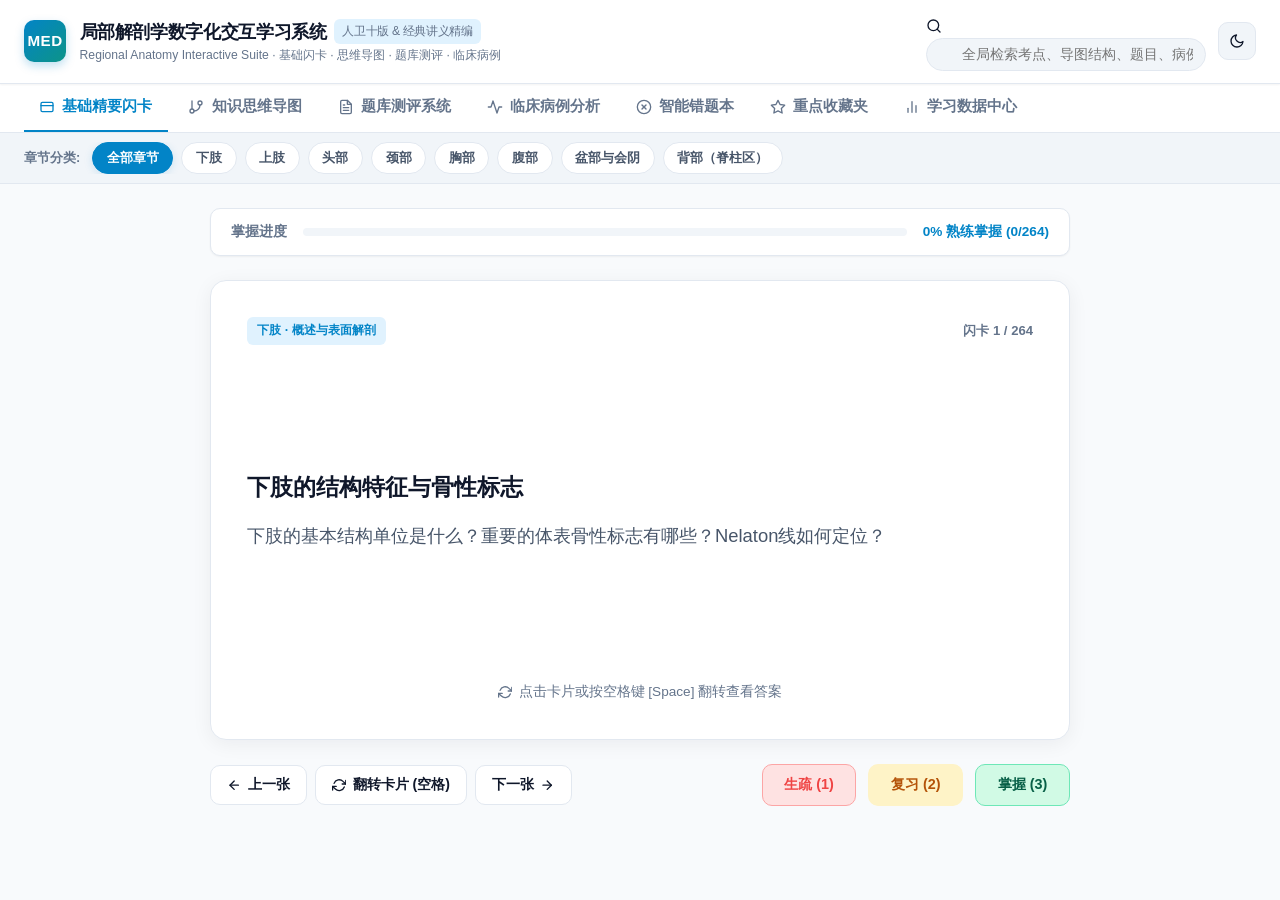
==== commit ecc91e4e: "更新局部解剖学学习系统" ====
--- a/android/app/src/main/assets/index.html
+++ b/android/app/src/main/assets/index.html
@@ -3,7 +3,7 @@
 <head>
   <meta charset="UTF-8">
   <meta name="viewport" content="width=device-width, initial-scale=1.0, maximum-scale=1.0, user-scalable=no, viewport-fit=cover">
-  <title>中山大学《局部解剖学》数字化交互学习系统</title>
+  <title>局部解剖学数字化交互学习系统</title>
   <meta name="theme-color" content="#2563eb">
   <meta name="apple-mobile-web-app-capable" content="yes">
   <meta name="apple-mobile-web-app-status-bar-style" content="black-translucent">
@@ -19,9 +19,9 @@
   <header class="app-header">
     <div class="header-inner">
       <div class="logo-area">
-        <div class="logo-badge">SYSU</div>
+        <div class="logo-badge">MED</div>
         <div class="logo-text">
-          <h1>局部解剖学数字化交互学习系统 <span class="sub-tag">中山大学讲义</span></h1>
+          <h1>局部解剖学数字化交互学习系统 <span class="sub-tag">人卫十版 & 经典讲义精编</span></h1>
           <span>Regional Anatomy Interactive Suite · 基础闪卡 · 思维导图 · 题库测评 · 临床病例</span>
         </div>
       </div>
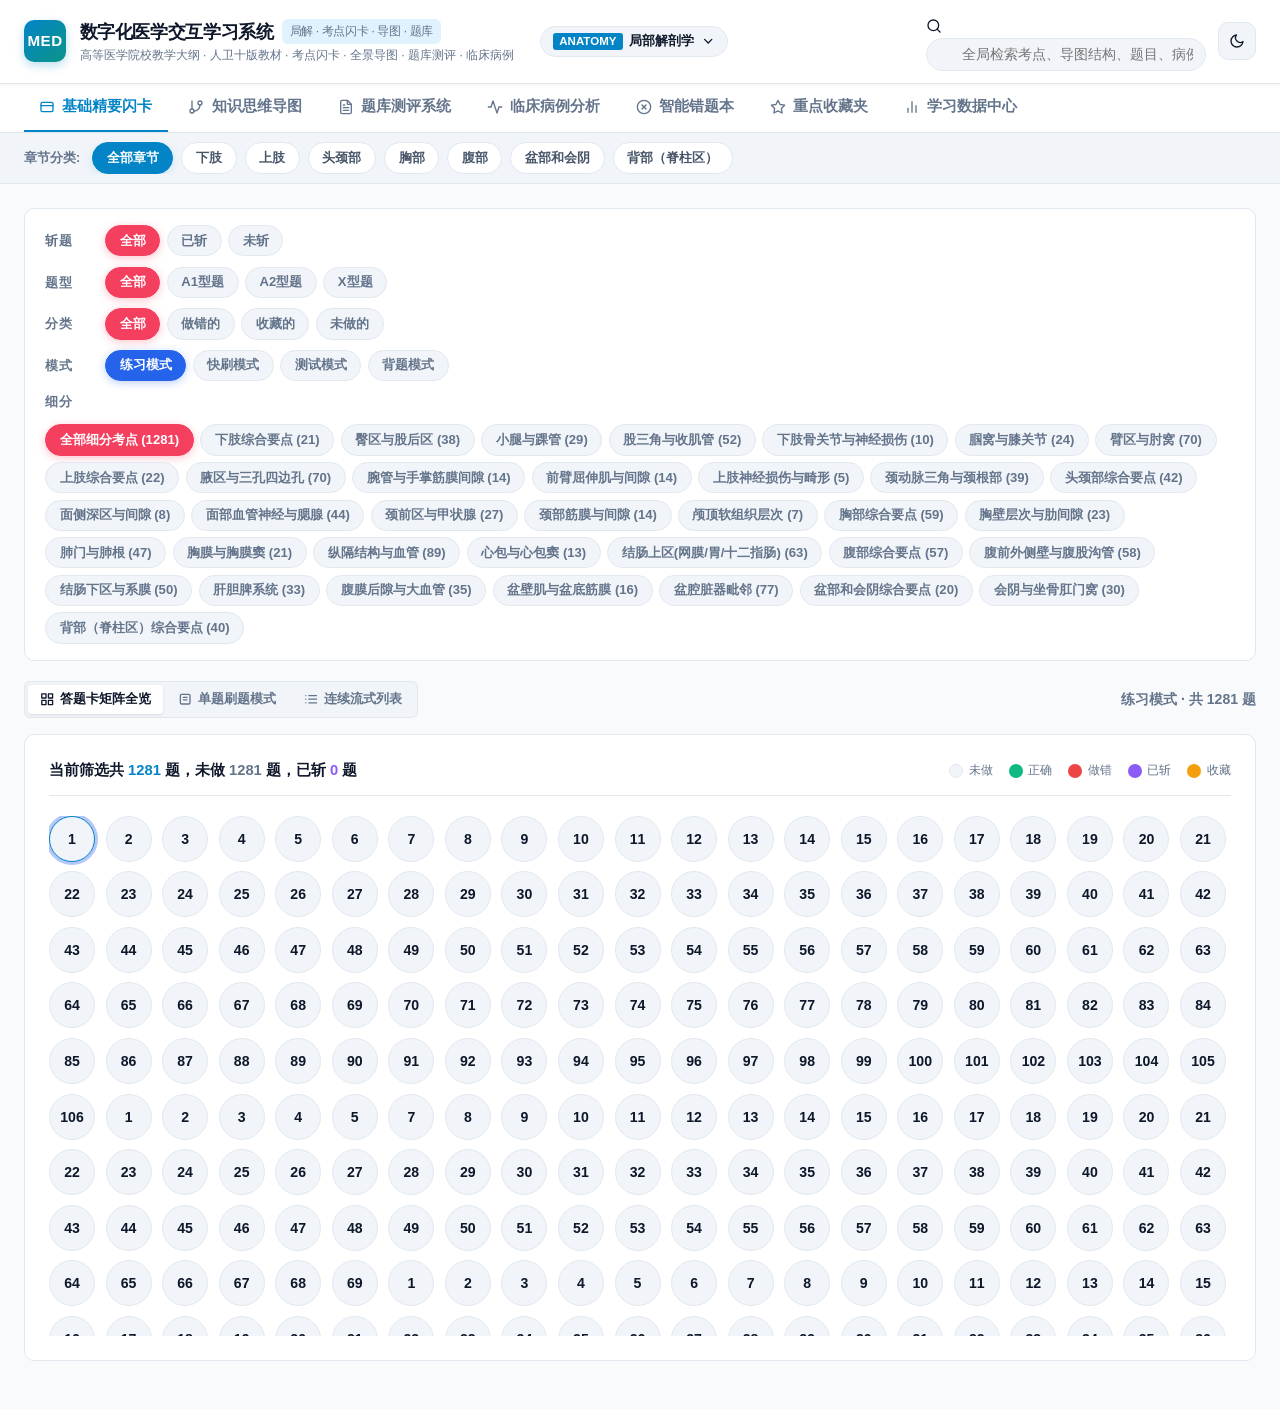
==== commit 41c20c66: "feat: complete overhaul of PC interactive learning system - Fix question stem and options clumping (" ====
--- a/android/app/src/main/assets/index.html
+++ b/android/app/src/main/assets/index.html
@@ -21,8 +21,38 @@
       <div class="logo-area">
         <div class="logo-badge">MED</div>
         <div class="logo-text">
-          <h1>局部解剖学数字化交互学习系统 <span class="sub-tag">人卫十版 & 经典讲义精编</span></h1>
-          <span>Regional Anatomy Interactive Suite · 基础闪卡 · 思维导图 · 题库测评 · 临床病例</span>
+          <h1>数字化医学交互学习系统 <span class="sub-tag" id="headerSubTag">考点闪卡 · 导图 · 题库 · 病例</span></h1>
+          <span id="headerSubDesc">医考帮全览答题卡 · 智能斩题 · 思维导图内嵌知识 · 自主图文笔记</span>
+        </div>
+        <!-- Course Switcher -->
+        <div class="course-switcher-wrap">
+          <button class="course-select-btn" id="courseSelectBtn" title="切换当前学习学科">
+            <span id="currentCourseBadge" style="font-size:0.72rem; padding:0.15rem 0.4rem; background:var(--primary); color:#fff; border-radius:3px;">ANATOMY</span>
+            <span id="currentCourseName">局部解剖学</span>
+            <svg class="svg-icon icon-xs" viewBox="0 0 24 24"><polyline points="6 9 12 15 18 9"></polyline></svg>
+          </button>
+          <div class="course-dropdown-menu" id="courseDropdownMenu">
+            <div class="course-opt-item active" data-course="anatomy">
+              <div class="course-opt-title">
+                <span>局部解剖学</span>
+                <span style="font-size:0.72rem; color:var(--primary); font-weight:700;">当前学习</span>
+              </div>
+              <div class="course-opt-desc">1,281 试题 · 264 闪卡 · 143 病例 · 8大解剖区</div>
+            </div>
+            <div class="course-opt-item" data-course="biochem">
+              <div class="course-opt-title">
+                <span>生物化学与分子生物学</span>
+                <span style="font-size:0.72rem; color:#10b981; font-weight:700;">拓展学科</span>
+              </div>
+              <div class="course-opt-desc">糖脂代谢 · 氧化磷酸化 · 蛋白质与核酸大分子</div>
+            </div>
+            <div class="course-opt-item" id="btnOpenImportCourseModal" style="border-top:1px dashed var(--border); color:var(--primary);">
+              <div class="course-opt-title">
+                <span>+ 导入自定义学科课件 (JSON)</span>
+              </div>
+              <div class="course-opt-desc">支持无缝载入病理学、生理学等其他医学院校课程包</div>
+            </div>
+          </div>
         </div>
       </div>
 
@@ -192,9 +222,11 @@
               <h2 style="font-size:1.15rem; font-weight:700; margin:0;">局部解剖学整体知识架构图谱</h2>
               <span style="font-size:0.82rem; color:var(--text-muted);">涵盖八大解剖分区 · 264张精要闪卡考点100%映射入网 · 支持点击展开折叠与双向考点联动</span>
             </div>
-            <div style="display:flex; gap:0.5rem;">
-              <button class="btn-nav" id="btnMmExpandAll">全部展开</button>
-              <button class="btn-nav" id="btnMmCollapseAll">全部折叠</button>
+            <div style="display:flex; gap:0.5rem; flex-wrap:wrap;">
+              <button class="btn-nav" id="btnMmExpandAll">全部展开结构</button>
+              <button class="btn-nav" id="btnMmCollapseAll">全部折叠结构</button>
+              <button class="btn-nav" id="btnMmExpandAllKnowledge" style="background:var(--primary); color:#fff; border-color:var(--primary);">展开所有考点卡片</button>
+              <button class="btn-nav" id="btnMmCollapseAllKnowledge">收起所有考点卡片</button>
             </div>
           </div>
           <div id="mindmapTree"></div>
@@ -212,34 +244,112 @@
       </div>
     </section>
 
-    <!-- VIEW 3: QUIZ & TESTING -->
+    <!-- VIEW 3: QUIZ & TESTING (医考帮深度对标交互架构) -->
     <section class="view-section" id="view-quiz">
-      <!-- Quiz Toolbar Filter -->
-      <div class="quiz-header-bar">
-        <div class="filter-group">
-          <span style="font-size:0.85rem; font-weight:700; color:var(--text-muted); margin-right:0.25rem;">题型:</span>
-          <button class="filter-btn active" data-qtype="all">全部题型</button>
-          <button class="filter-btn" data-qtype="A">A型题 (单选)</button>
-          <button class="filter-btn" data-qtype="X">X型题 (多选)</button>
-        </div>
-
-        <div class="filter-group">
-          <span style="font-size:0.85rem; font-weight:700; color:var(--text-muted); margin-right:0.25rem;">状态:</span>
-          <button class="filter-btn active" data-qstatus="all">全部</button>
-          <button class="filter-btn" data-qstatus="unanswered">未答</button>
-          <button class="filter-btn" data-qstatus="wrong">做错</button>
-          <button class="filter-btn" data-qstatus="correct">已正确</button>
-          <button class="filter-btn" data-qstatus="starred">已收藏</button>
-        </div>
-
-        <div class="quiz-stats-badge" id="quizStatsBadge">加载题目中...</div>
-      </div>
-
-      <!-- Questions List Container -->
-      <div class="questions-list" id="quizQuestionsList"></div>
-
-      <!-- Pagination Controls -->
-      <div class="pagination-bar" id="quizPaginationBar"></div>
+      <!-- 医考帮 四行过滤栏 (斩题 / 题型 / 分类 / 模式) -->
+      <div class="yikao-filter-panel" id="yikaoFilterPanel">
+        <!-- Row 1: 斩题 -->
+        <div class="yikao-row">
+          <span class="yikao-label">斩题</span>
+          <div class="yikao-pills" id="pillsSlashFilter">
+            <button class="yikao-pill active" data-slash="all">全部</button>
+            <button class="yikao-pill" data-slash="slashed">已斩</button>
+            <button class="yikao-pill" data-slash="unslashed">未斩</button>
+          </div>
+        </div>
+
+        <!-- Row 2: 题型 -->
+        <div class="yikao-row">
+          <span class="yikao-label">题型</span>
+          <div class="yikao-pills" id="pillsTypeFilter">
+            <button class="yikao-pill active" data-qtype="all">全部</button>
+            <button class="yikao-pill" data-qtype="A">A1型题</button>
+            <button class="yikao-pill" data-qtype="A2">A2型题</button>
+            <button class="yikao-pill" data-qtype="X">X型题</button>
+          </div>
+        </div>
+
+        <!-- Row 3: 分类 -->
+        <div class="yikao-row">
+          <span class="yikao-label">分类</span>
+          <div class="yikao-pills" id="pillsCategoryFilter">
+            <button class="yikao-pill active" data-qcat="all">全部</button>
+            <button class="yikao-pill" data-qcat="wrong">做错的</button>
+            <button class="yikao-pill" data-qcat="starred">收藏的</button>
+            <button class="yikao-pill" data-qcat="unanswered">未做的</button>
+          </div>
+        </div>
+
+        <!-- Row 4: 模式 -->
+        <div class="yikao-row">
+          <span class="yikao-label">模式</span>
+          <div class="yikao-pills" id="pillsModeFilter">
+            <button class="yikao-pill mode-pill active" data-mode="practice">练习模式</button>
+            <button class="yikao-pill mode-pill" data-mode="speed">快刷模式</button>
+            <button class="yikao-pill mode-pill" data-mode="exam">测试模式</button>
+            <button class="yikao-pill mode-pill" data-mode="recite">背题模式</button>
+          </div>
+        </div>
+
+        <!-- Row 5: 考点细分 -->
+        <div class="yikao-row" id="yikaoSubTopicRow">
+          <span class="yikao-label">细分</span>
+          <div class="yikao-pills" id="pillsSubTopicFilter">
+            <button class="yikao-pill active" data-subtopic="all">全部考点</button>
+          </div>
+        </div>
+      </div>
+
+      <!-- 题库视图切换栏 (答题卡全览 / 单题刷题 / 连续流式) -->
+      <div class="quiz-mode-toolbar">
+        <div class="quiz-view-toggle">
+          <button class="quiz-view-btn active" id="btnViewSheet" title="医考帮整体阅览九宫格">
+            <svg class="svg-icon icon-xs" viewBox="0 0 24 24"><rect x="3" y="3" width="7" height="7"></rect><rect x="14" y="3" width="7" height="7"></rect><rect x="14" y="14" width="7" height="7"></rect><rect x="3" y="14" width="7" height="7"></rect></svg>
+            <span>答题卡矩阵全览</span>
+          </button>
+          <button class="quiz-view-btn" id="btnViewCard" title="单题沉浸模式">
+            <svg class="svg-icon icon-xs" viewBox="0 0 24 24"><rect x="4" y="4" width="16" height="16" rx="2" ry="2"></rect><line x1="9" y1="9" x2="15" y2="9"></line><line x1="9" y1="13" x2="15" y2="13"></line></svg>
+            <span>单题刷题模式</span>
+          </button>
+          <button class="quiz-view-btn" id="btnViewList" title="连续流式列表">
+            <svg class="svg-icon icon-xs" viewBox="0 0 24 24"><line x1="8" y1="6" x2="21" y2="6"></line><line x1="8" y1="12" x2="21" y2="12"></line><line x1="8" y1="18" x2="21" y2="18"></line><line x1="3" y1="6" x2="3.01" y2="6"></line><line x1="3" y1="12" x2="3.01" y2="12"></line><line x1="3" y1="18" x2="3.01" y2="18"></line></svg>
+            <span>连续流式列表</span>
+          </button>
+        </div>
+
+        <div style="display:flex; align-items:center; gap:0.75rem;">
+          <div class="quiz-stats-badge" id="quizStatsBadge">加载题目中...</div>
+          <button class="btn-nav" id="btnSubmitExam" style="display:none; background:var(--primary); color:#fff; border-color:var(--primary);">
+            交卷评分
+          </button>
+        </div>
+      </div>
+
+      <!-- 医考帮 答题卡矩阵视图容器 -->
+      <div class="answer-sheet-container" id="quizSheetContainer">
+        <div class="sheet-header-info">
+          <div id="sheetCountSummary" style="font-weight:700; font-size:0.92rem;">
+            当前筛选共 <span id="sheetTotalCount" style="color:var(--primary);">0</span> 题，未做 <span id="sheetUnansweredCount" style="color:var(--text-muted);">0</span> 题，已斩 <span id="sheetSlashedCount" style="color:#8b5cf6;">0</span> 题
+          </div>
+          <div class="sheet-legend">
+            <div class="legend-item"><div class="legend-dot unanswered"></div> 未做</div>
+            <div class="legend-item"><div class="legend-dot correct"></div> 正确</div>
+            <div class="legend-item"><div class="legend-dot wrong"></div> 做错</div>
+            <div class="legend-item"><div class="legend-dot slashed"></div> 已斩</div>
+            <div class="legend-item"><div class="legend-dot starred"></div> 收藏</div>
+          </div>
+        </div>
+        <div class="sheet-grid" id="quizSheetGrid"></div>
+      </div>
+
+      <!-- 单题沉浸做题容器 -->
+      <div id="quizSingleCardContainer" style="display:none;"></div>
+
+      <!-- 连续流式题目列表容器 -->
+      <div class="questions-list" id="quizQuestionsList" style="display:none;"></div>
+
+      <!-- 分页控制栏 (列表模式使用) -->
+      <div class="pagination-bar" id="quizPaginationBar" style="display:none;"></div>
     </section>
 
     <!-- VIEW 4: CLINICAL CASES -->
@@ -413,7 +523,117 @@
     </div>
   </div>
 
+  <!-- Mindmap Node Edit & Image Upload Modal -->
+  <div class="modal-overlay" id="mindmapNodeModal">
+    <div class="modal-box" style="max-width:620px;">
+      <div class="modal-header">
+        <h3 id="modalMmNodeTitle">编辑思维导图知识点与配图</h3>
+        <button class="modal-close" onclick="window.APP.closeMmNodeModal()">✕</button>
+      </div>
+      <div class="modal-body">
+        <div class="form-group">
+          <label class="form-label">当前考点名称</label>
+          <input type="text" class="form-input" id="mmEditNodeName" disabled style="opacity:0.8;">
+        </div>
+        <div class="form-group">
+          <label class="form-label">我的专属学习笔记 / 记忆口诀 / 解剖补充</label>
+          <textarea class="form-textarea" id="mmEditCustomNotes" placeholder="记录您的解剖学个人心得、手术切口注意、记忆诀窍等..."></textarea>
+        </div>
+        <div class="form-group">
+          <label class="form-label">添加解剖结构配图 (支持本地图片上传或粘贴图片URL)</label>
+          <div class="img-upload-dropzone" onclick="document.getElementById('mmImgFileInput').click()">
+            <svg class="svg-icon" style="width:24px;height:24px;margin-bottom:0.4rem;color:var(--primary);" viewBox="0 0 24 24"><rect x="3" y="3" width="18" height="18" rx="2" ry="2"></rect><circle cx="8.5" cy="8.5" r="1.5"></circle><polyline points="21 15 16 10 5 21"></polyline></svg>
+            <div style="font-size:0.85rem; font-weight:600;">点击上传本地解剖图谱 (JPG/PNG/WebP)</div>
+            <div style="font-size:0.75rem; color:var(--text-muted); margin-top:0.2rem;">自动压缩并保存在本地离线存储</div>
+          </div>
+          <input type="file" id="mmImgFileInput" accept="image/*" style="display:none;">
+          <div style="margin-top:0.5rem; display:flex; gap:0.5rem;">
+            <input type="text" class="form-input" id="mmImgUrlInput" placeholder="或输入在线图片URL (http://... 或 data:image...)">
+            <button class="btn-nav" id="btnApplyMmImgUrl" style="white-space:nowrap;">应用URL</button>
+          </div>
+          <div class="img-preview-box" id="mmImgPreviewBox" style="display:none;">
+            <img class="img-preview-thumb" id="mmImgPreviewThumb" src="" alt="配图预览">
+            <button class="btn-nav" id="btnRemoveMmImg" style="position:absolute; top:5px; right:5px; background:rgba(0,0,0,0.6); color:#fff; border:none; padding:2px 8px; font-size:0.75rem;">移除图片</button>
+          </div>
+        </div>
+      </div>
+      <div style="padding:1rem 1.5rem; border-top:1px solid var(--border); display:flex; justify-content:space-between; background:var(--bg-subtle);">
+        <button class="btn-nav" id="btnResetMmNode" style="color:var(--danger); border-color:var(--danger-border);">恢复默认</button>
+        <div style="display:flex; gap:0.75rem;">
+          <button class="btn-nav" onclick="window.APP.closeMmNodeModal()">取消</button>
+          <button class="btn-nav" id="btnSaveMmNode" style="background:var(--primary); color:#fff; border-color:var(--primary);">保存修改</button>
+        </div>
+      </div>
+    </div>
+  </div>
+
+  <!-- Question Custom Note & Answer Edit Modal -->
+  <div class="modal-overlay" id="questionNoteModal">
+    <div class="modal-box" style="max-width:620px;">
+      <div class="modal-header">
+        <h3 id="modalQNoteTitle">添加/编辑题目答题心得与笔记</h3>
+        <button class="modal-close" onclick="window.APP.closeQNoteModal()">✕</button>
+      </div>
+      <div class="modal-body">
+        <div class="form-group">
+          <label class="form-label" id="modalQNoteStem">题目内容</label>
+        </div>
+        <div class="form-group">
+          <label class="form-label">我的解题思路 / 纠错解析 / 笔记</label>
+          <textarea class="form-textarea" id="qNoteContentInput" placeholder="写下您的辨析要点、为什么容易错选该项、或者补充名师解析..."></textarea>
+        </div>
+        <div class="form-group">
+          <label class="form-label">我的自定义纠错/自拟答案 (选填)</label>
+          <input type="text" class="form-input" id="qNoteCustomAns" placeholder="如：此题人卫十版教材存在新定论，建议选D...">
+        </div>
+        <div class="form-group">
+          <label class="form-label">题目参考附图 (选填)</label>
+          <div class="img-upload-dropzone" onclick="document.getElementById('qImgFileInput').click()">
+            <div style="font-size:0.85rem; font-weight:600;">点击上传考题解析配图</div>
+          </div>
+          <input type="file" id="qImgFileInput" accept="image/*" style="display:none;">
+          <div class="img-preview-box" id="qImgPreviewBox" style="display:none;">
+            <img class="img-preview-thumb" id="qImgPreviewThumb" src="" alt="配图预览">
+            <button class="btn-nav" id="btnRemoveQImg" style="position:absolute; top:5px; right:5px; background:rgba(0,0,0,0.6); color:#fff; border:none; padding:2px 8px; font-size:0.75rem;">移除</button>
+          </div>
+        </div>
+      </div>
+      <div style="padding:1rem 1.5rem; border-top:1px solid var(--border); display:flex; justify-content:space-between; background:var(--bg-subtle);">
+        <button class="btn-nav" id="btnDeleteQNote" style="color:var(--danger); border-color:var(--danger-border);">删除笔记</button>
+        <div style="display:flex; gap:0.75rem;">
+          <button class="btn-nav" onclick="window.APP.closeQNoteModal()">取消</button>
+          <button class="btn-nav" id="btnSaveQNote" style="background:var(--primary); color:#fff; border-color:var(--primary);">保存笔记</button>
+        </div>
+      </div>
+    </div>
+  </div>
+
+  <!-- Course Import Modal -->
+  <div class="modal-overlay" id="courseImportModal">
+    <div class="modal-box" style="max-width:560px;">
+      <div class="modal-header">
+        <h3>导入自定义医学课程包 (JSON)</h3>
+        <button class="modal-close" onclick="document.getElementById('courseImportModal').classList.remove('active')">✕</button>
+      </div>
+      <div class="modal-body">
+        <p style="font-size:0.85rem; color:var(--text-muted); margin-bottom:1rem;">
+          支持导入其他医学院校标准课件 JSON（包含章节、考点闪卡、思维导图、题库与病例）。导入后将自动在顶部学科切换器中呈现。
+        </p>
+        <div class="form-group">
+          <label class="form-label">选择本地课程包文件 (.json)</label>
+          <input type="file" id="coursePkgFileInput" accept=".json" class="form-input">
+        </div>
+      </div>
+      <div style="padding:1rem 1.5rem; border-top:1px solid var(--border); display:flex; justify-content:flex-end; gap:0.75rem; background:var(--bg-subtle);">
+        <button class="btn-nav" onclick="document.getElementById('courseImportModal').classList.remove('active')">取消</button>
+        <button class="btn-nav" id="btnConfirmImportCourse" style="background:var(--primary); color:#fff; border-color:var(--primary);">确认导入并切换</button>
+      </div>
+    </div>
+  </div>
+
   <!-- Data and Application Scripts (Offline Safe, Zero External Network Required) -->
+  <script src="data/courses.js"></script>
+  <script src="data/biochem_sample.js"></script>
   <script src="data/knowledge.js"></script>
   <script src="data/mindmap.js"></script>
   <script src="data/questions.js"></script>
--- a/android/app/src/main/assets/css/style.css
+++ b/android/app/src/main/assets/css/style.css
@@ -1494,3 +1494,470 @@
     max-height: 90vh;
   }
 }
+
+/* ==========================================================================
+   医考帮风格全景答题矩阵、思维导图内嵌展示、用户图文编辑与多学科样式
+   ========================================================================== */
+
+/* Course Selector in Header */
+.course-switcher-wrap {
+  position: relative;
+  display: inline-block;
+  margin-left: 0.75rem;
+}
+.course-select-btn {
+  display: flex;
+  align-items: center;
+  gap: 0.4rem;
+  background: var(--bg-subtle);
+  border: 1px solid var(--border);
+  color: var(--text-main);
+  padding: 0.35rem 0.75rem;
+  border-radius: var(--radius-full);
+  font-size: 0.82rem;
+  font-weight: 600;
+  cursor: pointer;
+  transition: var(--transition);
+}
+.course-select-btn:hover {
+  border-color: var(--primary);
+  background: var(--bg-card);
+}
+.course-dropdown-menu {
+  position: absolute;
+  top: 110%;
+  left: 0;
+  min-width: 260px;
+  background: var(--bg-card);
+  border: 1px solid var(--border);
+  border-radius: var(--radius-md);
+  box-shadow: 0 10px 25px -5px rgba(0,0,0,0.25);
+  z-index: 1000;
+  display: none;
+  overflow: hidden;
+  animation: fadeIn 0.15s ease;
+}
+.course-dropdown-menu.show {
+  display: block;
+}
+.course-opt-item {
+  padding: 0.75rem 1rem;
+  border-bottom: 1px solid var(--border);
+  cursor: pointer;
+  transition: var(--transition);
+}
+.course-opt-item:last-child {
+  border-bottom: none;
+}
+.course-opt-item:hover {
+  background: var(--bg-subtle);
+}
+.course-opt-item.active {
+  background: rgba(37, 99, 235, 0.08);
+  border-left: 3px solid var(--primary);
+}
+.course-opt-title {
+  font-weight: 700;
+  font-size: 0.88rem;
+  color: var(--text-main);
+  display: flex;
+  align-items: center;
+  justify-content: space-between;
+}
+.course-opt-desc {
+  font-size: 0.75rem;
+  color: var(--text-muted);
+  margin-top: 0.2rem;
+}
+
+/* 医考帮风格 四行过滤栏 (YiKaoBang 4-Row Filter Bar) */
+.yikao-filter-panel {
+  background: var(--bg-card);
+  border: 1px solid var(--border);
+  border-radius: var(--radius-md);
+  padding: 1rem 1.25rem;
+  margin-bottom: 1.25rem;
+  display: flex;
+  flex-direction: column;
+  gap: 0.65rem;
+}
+.yikao-row {
+  display: flex;
+  align-items: center;
+  gap: 0.75rem;
+  flex-wrap: wrap;
+}
+.yikao-label {
+  font-size: 0.82rem;
+  font-weight: 700;
+  color: var(--text-muted);
+  width: 48px;
+  flex-shrink: 0;
+  letter-spacing: 0.05em;
+}
+.yikao-pills {
+  display: flex;
+  align-items: center;
+  gap: 0.4rem;
+  flex-wrap: wrap;
+}
+.yikao-pill {
+  padding: 0.35rem 0.85rem;
+  font-size: 0.82rem;
+  font-weight: 600;
+  border-radius: var(--radius-full);
+  border: 1px solid var(--border);
+  background: var(--bg-subtle);
+  color: var(--text-muted);
+  cursor: pointer;
+  transition: var(--transition);
+  user-select: none;
+}
+.yikao-pill:hover {
+  color: var(--text-main);
+  border-color: var(--text-muted);
+}
+.yikao-pill.active {
+  background: #f43f5e;
+  color: #ffffff;
+  border-color: #f43f5e;
+  box-shadow: 0 2px 8px rgba(244, 63, 94, 0.3);
+}
+.yikao-pill.mode-pill.active {
+  background: #2563eb;
+  border-color: #2563eb;
+  box-shadow: 0 2px 8px rgba(37, 99, 235, 0.3);
+}
+.yikao-pill.subtopic-pill.active {
+  background: #0284c7;
+  border-color: #0284c7;
+  box-shadow: 0 2px 8px rgba(2, 132, 199, 0.3);
+}
+
+/* 题库视图切换栏 (View Mode Switcher & Stats Bar) */
+.quiz-mode-toolbar {
+  display: flex;
+  align-items: center;
+  justify-content: space-between;
+  gap: 1rem;
+  margin-bottom: 1rem;
+  flex-wrap: wrap;
+}
+.quiz-view-toggle {
+  display: inline-flex;
+  background: var(--bg-subtle);
+  border: 1px solid var(--border);
+  border-radius: var(--radius-sm);
+  padding: 0.2rem;
+  gap: 0.2rem;
+}
+.quiz-view-btn {
+  display: flex;
+  align-items: center;
+  gap: 0.35rem;
+  padding: 0.35rem 0.75rem;
+  font-size: 0.82rem;
+  font-weight: 600;
+  border-radius: calc(var(--radius-sm) - 2px);
+  border: none;
+  background: transparent;
+  color: var(--text-muted);
+  cursor: pointer;
+  transition: var(--transition);
+}
+.quiz-view-btn.active {
+  background: var(--bg-card);
+  color: var(--text-main);
+  box-shadow: 0 1px 3px rgba(0,0,0,0.1);
+}
+
+/* 医考帮 答题卡矩阵 (Answer Sheet Grid) */
+.answer-sheet-container {
+  background: var(--bg-card);
+  border: 1px solid var(--border);
+  border-radius: var(--radius-md);
+  padding: 1.5rem;
+  margin-bottom: 1.5rem;
+}
+.sheet-header-info {
+  display: flex;
+  align-items: center;
+  justify-content: space-between;
+  margin-bottom: 1.25rem;
+  padding-bottom: 0.75rem;
+  border-bottom: 1px solid var(--border);
+  flex-wrap: wrap;
+  gap: 0.75rem;
+}
+.sheet-legend {
+  display: flex;
+  align-items: center;
+  gap: 1rem;
+  font-size: 0.78rem;
+  color: var(--text-muted);
+  flex-wrap: wrap;
+}
+.legend-item {
+  display: flex;
+  align-items: center;
+  gap: 0.35rem;
+}
+.legend-dot {
+  width: 14px;
+  height: 14px;
+  border-radius: var(--radius-full);
+}
+.legend-dot.unanswered { border: 1px solid var(--border); background: var(--bg-subtle); }
+.legend-dot.correct { background: var(--success); }
+.legend-dot.wrong { background: var(--danger); }
+.legend-dot.slashed { background: #8b5cf6; }
+.legend-dot.starred { background: #f59e0b; }
+
+.sheet-grid {
+  display: grid;
+  grid-template-columns: repeat(auto-fill, minmax(46px, 1fr));
+  gap: 0.6rem;
+  max-height: 520px;
+  overflow-y: auto;
+  padding-right: 0.25rem;
+}
+.sheet-bubble {
+  width: 46px;
+  height: 46px;
+  border-radius: var(--radius-full);
+  display: flex;
+  align-items: center;
+  justify-content: center;
+  font-size: 0.88rem;
+  font-weight: 700;
+  border: 1.5px solid var(--border);
+  background: var(--bg-subtle);
+  color: var(--text-main);
+  cursor: pointer;
+  transition: all 0.15s ease;
+  position: relative;
+  user-select: none;
+}
+.sheet-bubble:hover {
+  border-color: var(--primary);
+  transform: translateY(-2px);
+  box-shadow: 0 4px 10px rgba(0,0,0,0.12);
+}
+.sheet-bubble.correct {
+  background: var(--success);
+  border-color: var(--success);
+  color: #ffffff;
+}
+.sheet-bubble.wrong {
+  background: var(--danger);
+  border-color: var(--danger);
+  color: #ffffff;
+}
+.sheet-bubble.slashed {
+  background: rgba(139, 92, 246, 0.15);
+  border-color: #8b5cf6;
+  color: #8b5cf6;
+  text-decoration: line-through;
+}
+.sheet-bubble.active-q {
+  box-shadow: 0 0 0 3px rgba(37, 99, 235, 0.35);
+  border-color: var(--primary);
+}
+.sheet-star-badge {
+  position: absolute;
+  top: -2px;
+  right: -2px;
+  width: 12px;
+  height: 12px;
+  background: #f59e0b;
+  border-radius: var(--radius-full);
+  border: 1.5px solid var(--bg-card);
+}
+
+/* 斩题按钮样式 (Slash Button) */
+.btn-slash {
+  display: inline-flex;
+  align-items: center;
+  gap: 0.35rem;
+  padding: 0.35rem 0.65rem;
+  font-size: 0.8rem;
+  font-weight: 700;
+  border-radius: var(--radius-sm);
+  border: 1px solid var(--border);
+  background: var(--bg-subtle);
+  color: var(--text-muted);
+  cursor: pointer;
+  transition: var(--transition);
+}
+.btn-slash:hover {
+  border-color: #8b5cf6;
+  color: #8b5cf6;
+}
+.btn-slash.slashed {
+  background: rgba(139, 92, 246, 0.12);
+  border-color: #8b5cf6;
+  color: #8b5cf6;
+}
+
+/* 用户专属解析与笔记卡片 (Custom Question Notes Box) */
+.user-qnote-box {
+  margin-top: 1rem;
+  padding: 1rem;
+  border-radius: var(--radius-sm);
+  background: rgba(37, 99, 235, 0.05);
+  border: 1px dashed rgba(37, 99, 235, 0.3);
+}
+.user-qnote-header {
+  display: flex;
+  align-items: center;
+  justify-content: space-between;
+  margin-bottom: 0.5rem;
+  font-size: 0.85rem;
+  font-weight: 700;
+  color: var(--primary);
+}
+.user-qnote-text {
+  font-size: 0.88rem;
+  line-height: 1.6;
+  color: var(--text-main);
+  white-space: pre-wrap;
+}
+.user-qnote-img {
+  margin-top: 0.75rem;
+  max-width: 100%;
+  max-height: 320px;
+  border-radius: var(--radius-sm);
+  border: 1px solid var(--border);
+  cursor: zoom-in;
+}
+
+/* 思维导图内嵌展示知识卡片 (Inline Leaf Knowledge Box) */
+.mm-leaf-knowledge-box {
+  margin-top: 0.6rem;
+  margin-left: 1.5rem;
+  padding: 0.9rem 1.1rem;
+  background: var(--bg-card);
+  border: 1px solid var(--border);
+  border-left: 3px solid var(--primary);
+  border-radius: var(--radius-sm);
+  box-shadow: 0 2px 8px rgba(0,0,0,0.06);
+  animation: fadeIn 0.15s ease;
+}
+.mm-leaf-prompt {
+  font-weight: 700;
+  font-size: 0.88rem;
+  color: var(--primary);
+  margin-bottom: 0.5rem;
+}
+.mm-leaf-back {
+  font-size: 0.84rem;
+  line-height: 1.6;
+  color: var(--text-main);
+  white-space: pre-wrap;
+  margin-bottom: 0.5rem;
+}
+.mm-leaf-mnemonic {
+  font-size: 0.8rem;
+  font-weight: 600;
+  color: #059669;
+  background: rgba(16, 185, 129, 0.08);
+  padding: 0.35rem 0.6rem;
+  border-radius: var(--radius-sm);
+  margin-bottom: 0.5rem;
+}
+.mm-leaf-custom-notes {
+  margin-top: 0.5rem;
+  padding: 0.5rem 0.75rem;
+  background: rgba(245, 158, 11, 0.08);
+  border-left: 2px solid #f59e0b;
+  border-radius: 2px;
+  font-size: 0.82rem;
+  color: var(--text-main);
+  white-space: pre-wrap;
+}
+.mm-leaf-img {
+  margin-top: 0.6rem;
+  max-width: 100%;
+  max-height: 280px;
+  border-radius: var(--radius-sm);
+  border: 1px solid var(--border);
+  cursor: zoom-in;
+}
+.mm-leaf-actions {
+  display: flex;
+  align-items: center;
+  gap: 0.5rem;
+  margin-top: 0.75rem;
+  flex-wrap: wrap;
+}
+
+/* 单题沉浸模式 (Single Card Quiz View) */
+.single-card-nav-bar {
+  display: flex;
+  align-items: center;
+  justify-content: space-between;
+  padding: 1rem 1.25rem;
+  background: var(--bg-card);
+  border: 1px solid var(--border);
+  border-radius: var(--radius-md);
+  margin-top: 1rem;
+}
+
+/* 模态框通用编辑器控件 */
+.form-group {
+  margin-bottom: 1.25rem;
+}
+.form-label {
+  display: block;
+  font-size: 0.85rem;
+  font-weight: 700;
+  margin-bottom: 0.4rem;
+  color: var(--text-main);
+}
+.form-textarea {
+  width: 100%;
+  min-height: 120px;
+  padding: 0.75rem;
+  border: 1px solid var(--border);
+  border-radius: var(--radius-sm);
+  background: var(--bg-subtle);
+  color: var(--text-main);
+  font-family: inherit;
+  font-size: 0.88rem;
+  line-height: 1.5;
+  resize: vertical;
+}
+.form-input {
+  width: 100%;
+  padding: 0.6rem 0.75rem;
+  border: 1px solid var(--border);
+  border-radius: var(--radius-sm);
+  background: var(--bg-subtle);
+  color: var(--text-main);
+  font-family: inherit;
+  font-size: 0.88rem;
+}
+.img-upload-dropzone {
+  border: 2px dashed var(--border);
+  border-radius: var(--radius-sm);
+  padding: 1.25rem;
+  text-align: center;
+  background: var(--bg-subtle);
+  cursor: pointer;
+  transition: var(--transition);
+}
+.img-upload-dropzone:hover {
+  border-color: var(--primary);
+  background: rgba(37, 99, 235, 0.04);
+}
+.img-preview-box {
+  margin-top: 0.75rem;
+  text-align: center;
+  position: relative;
+}
+.img-preview-thumb {
+  max-width: 100%;
+  max-height: 200px;
+  border-radius: var(--radius-sm);
+  border: 1px solid var(--border);
+}
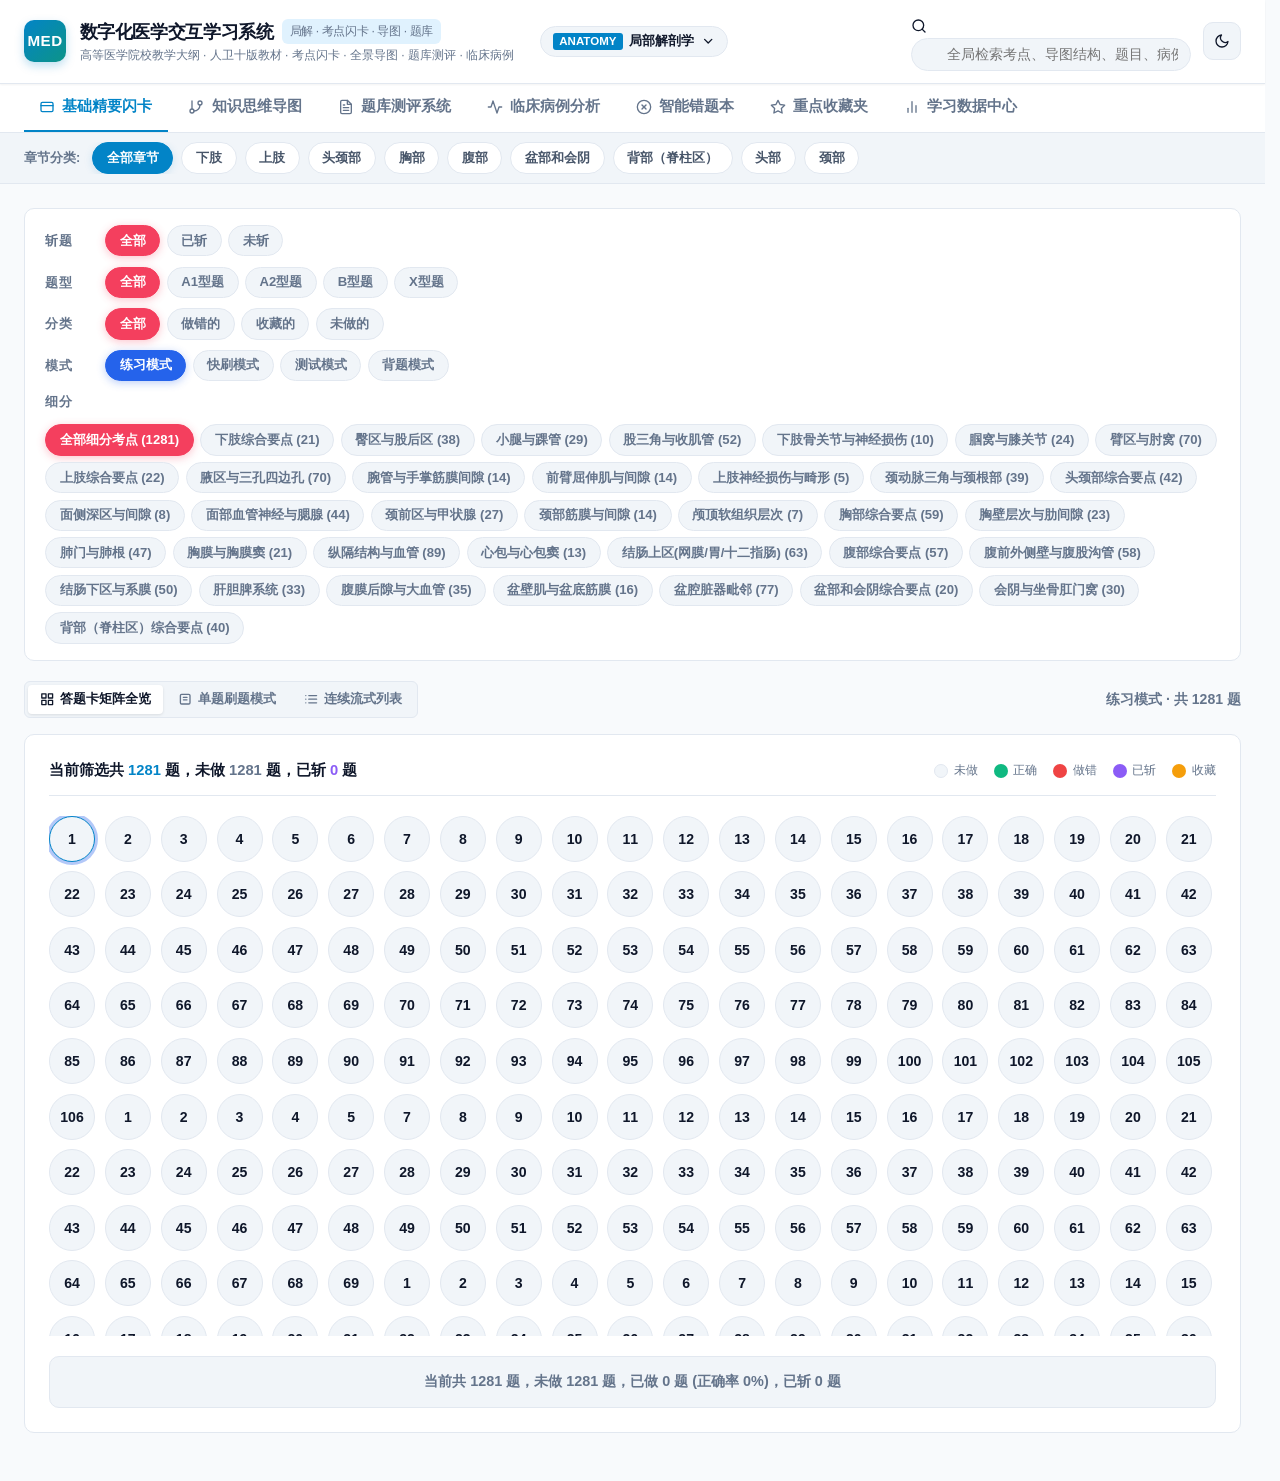
==== commit 036d488e: "fix: resolve flashcard flip, collapse case answers by default, eliminate mindmap layout shift, align" ====
--- a/android/app/src/main/assets/index.html
+++ b/android/app/src/main/assets/index.html
@@ -265,6 +265,7 @@
             <button class="yikao-pill active" data-qtype="all">全部</button>
             <button class="yikao-pill" data-qtype="A">A1型题</button>
             <button class="yikao-pill" data-qtype="A2">A2型题</button>
+            <button class="yikao-pill" data-qtype="B">B型题</button>
             <button class="yikao-pill" data-qtype="X">X型题</button>
           </div>
         </div>
@@ -340,6 +341,7 @@
           </div>
         </div>
         <div class="sheet-grid" id="quizSheetGrid"></div>
+        <div class="sheet-bottom-summary" id="sheetBottomSummary">当前共 0 题，未做 0 题</div>
       </div>
 
       <!-- 单题沉浸做题容器 -->
@@ -357,7 +359,7 @@
       <div style="display:flex; align-items:center; justify-content:space-between; margin-bottom:1.25rem; flex-wrap:wrap; gap:1rem;">
         <div>
           <h2 style="font-size:1.35rem; font-weight:700;">临床病例综合分析 (Clinical Case Studies)</h2>
-          <p style="font-size:0.85rem; color:var(--text-muted);">紧密围绕人卫第十版教材章末「临床病例分析」与中山医历年真题，点击展开权威解剖诊断、机制推演与临床要点提炼。</p>
+          <p style="font-size:0.85rem; color:var(--text-muted);">紧密围绕人卫第十版规划教材「临床病例分析」与全国临床医学解剖学综合案例，点击展开权威解剖诊断、机制推演与临床要点提炼。</p>
         </div>
         <div class="quiz-stats-badge" id="casesStatsBadge">共 123 个病例</div>
       </div>
--- a/android/app/src/main/assets/css/style.css
+++ b/android/app/src/main/assets/css/style.css
@@ -79,6 +79,11 @@
   -webkit-font-smoothing: antialiased;
 }
 
+html {
+  scrollbar-gutter: stable;
+  overflow-y: scroll;
+}
+
 body {
   font-family: -apple-system, BlinkMacSystemFont, "Segoe UI", Roboto, "Helvetica Neue", "PingFang SC", "Hiragino Sans GB", "Microsoft YaHei", sans-serif;
   background-color: var(--bg-main);
@@ -438,7 +443,8 @@
   cursor: pointer;
 }
 
-.flashcard.is-flipped {
+.flashcard.is-flipped,
+.flashcard.flipped {
   transform: rotateY(180deg);
 }
 
@@ -641,14 +647,14 @@
 
 .mindmap-layout {
   display: grid;
-  grid-template-columns: 1fr 380px;
+  grid-template-columns: minmax(0, 1fr) 380px;
   gap: 1.5rem;
   align-items: start;
 }
 
 @media (max-width: 1024px) {
   .mindmap-layout {
-    grid-template-columns: 1fr;
+    grid-template-columns: minmax(0, 1fr);
   }
 }
 
@@ -659,7 +665,9 @@
   padding: 1.75rem;
   box-shadow: var(--shadow-sm);
   min-height: 600px;
-  overflow-x: auto;
+  min-width: 0;
+  box-sizing: border-box;
+  overflow-x: hidden;
 }
 
 .mm-node {
@@ -1259,22 +1267,48 @@
   gap: 0.5rem;
 }
 
+.btn-toggle-answer,
+.case-reveal-btn {
+  width: 100%;
+  margin-top: 1rem;
+  padding: 0.75rem 1rem;
+  border: 1px dashed var(--primary);
+  border-radius: var(--radius-md);
+  background: rgba(37, 99, 235, 0.05);
+  color: var(--primary);
+  font-weight: 600;
+  font-size: 0.88rem;
+  cursor: pointer;
+  transition: var(--transition);
+  display: flex;
+  align-items: center;
+  justify-content: center;
+  gap: 0.4rem;
+}
+
+.btn-toggle-answer:hover,
 .case-reveal-btn:hover {
   background: var(--primary);
   color: #fff;
   border-style: solid;
 }
 
+.case-answer-box,
 .case-answers-drawer {
   display: none;
   margin-top: 1.25rem;
-  padding-top: 1.25rem;
-  border-top: 1px solid var(--border);
+  padding: 1.25rem;
+  background: var(--bg-subtle);
+  border-radius: var(--radius-md);
+  border: 1px solid var(--border);
   animation: fadeIn 0.25s ease;
 }
 
-.case-answers-drawer.open {
-  display: block;
+.case-answer-box.show,
+.case-answer-box.open,
+.case-answers-drawer.open,
+.case-answers-drawer.show {
+  display: block !important;
 }
 
 .ans-item {
@@ -1841,6 +1875,9 @@
   border-left: 3px solid var(--primary);
   border-radius: var(--radius-sm);
   box-shadow: 0 2px 8px rgba(0,0,0,0.06);
+  max-width: calc(100% - 1.5rem);
+  box-sizing: border-box;
+  overflow-wrap: break-word;
   animation: fadeIn 0.15s ease;
 }
 .mm-leaf-prompt {
@@ -1961,3 +1998,46 @@
   border-radius: var(--radius-sm);
   border: 1px solid var(--border);
 }
+
+/* 题目答案与解析展开按钮与操作栏 (Image 3 UI 对标) */
+.q-actions-bar {
+  display: flex;
+  justify-content: space-between;
+  align-items: center;
+  margin-top: 1rem;
+  padding-top: 0.5rem;
+}
+.btn-toggle-explain {
+  padding: 0.5rem 1.15rem;
+  font-size: 0.85rem;
+  font-weight: 600;
+  color: var(--primary);
+  background: rgba(37, 99, 235, 0.06);
+  border: 1px solid rgba(37, 99, 235, 0.35);
+  border-radius: var(--radius-sm);
+  cursor: pointer;
+  transition: var(--transition);
+  display: inline-flex;
+  align-items: center;
+  gap: 0.35rem;
+}
+.btn-toggle-explain:hover {
+  background: var(--primary);
+  color: #ffffff;
+  border-color: var(--primary);
+  box-shadow: 0 2px 8px rgba(37, 99, 235, 0.25);
+}
+
+/* 医考帮 答题卡底部状态栏 (Image 4 UI 对标) */
+.sheet-bottom-summary {
+  margin-top: 1.25rem;
+  padding: 0.85rem 1.25rem;
+  background: var(--bg-subtle);
+  border: 1px solid var(--border);
+  border-radius: var(--radius-md);
+  text-align: center;
+  font-size: 0.9rem;
+  font-weight: 600;
+  color: var(--text-muted);
+}
+
